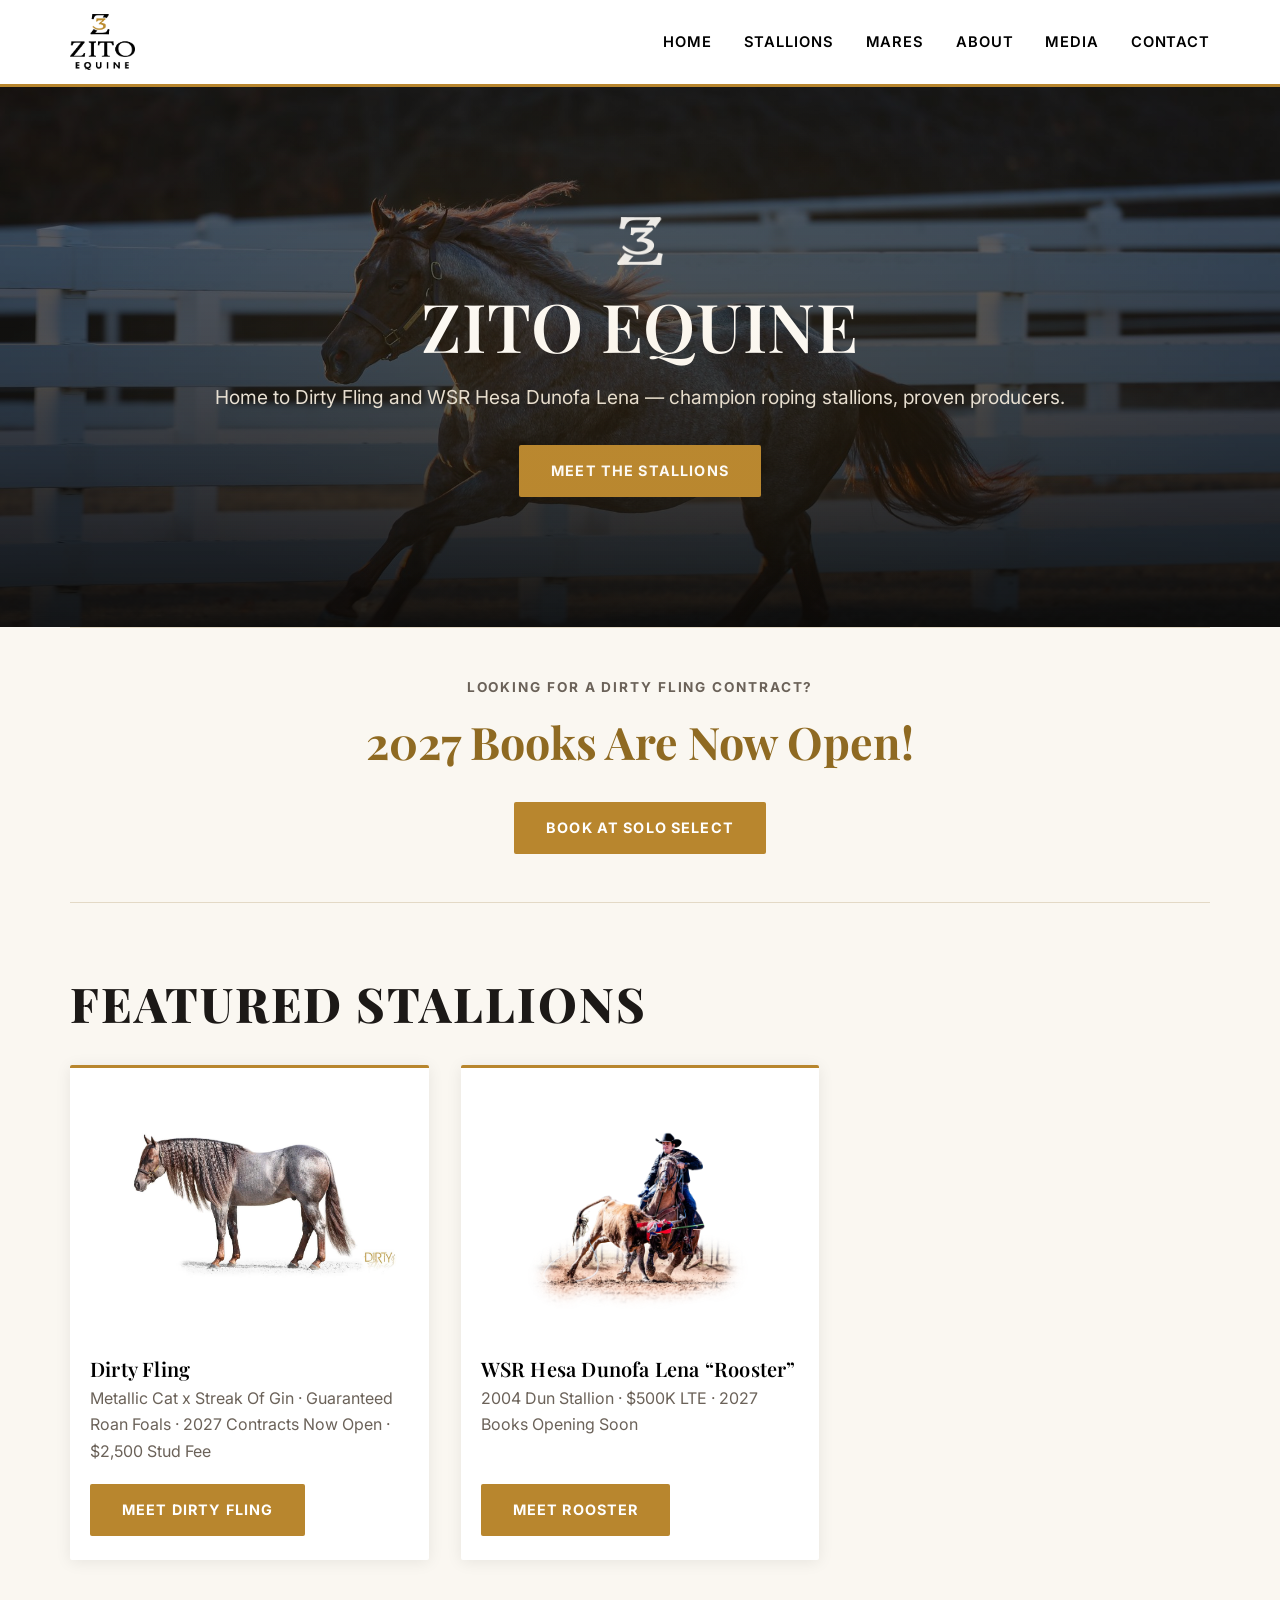
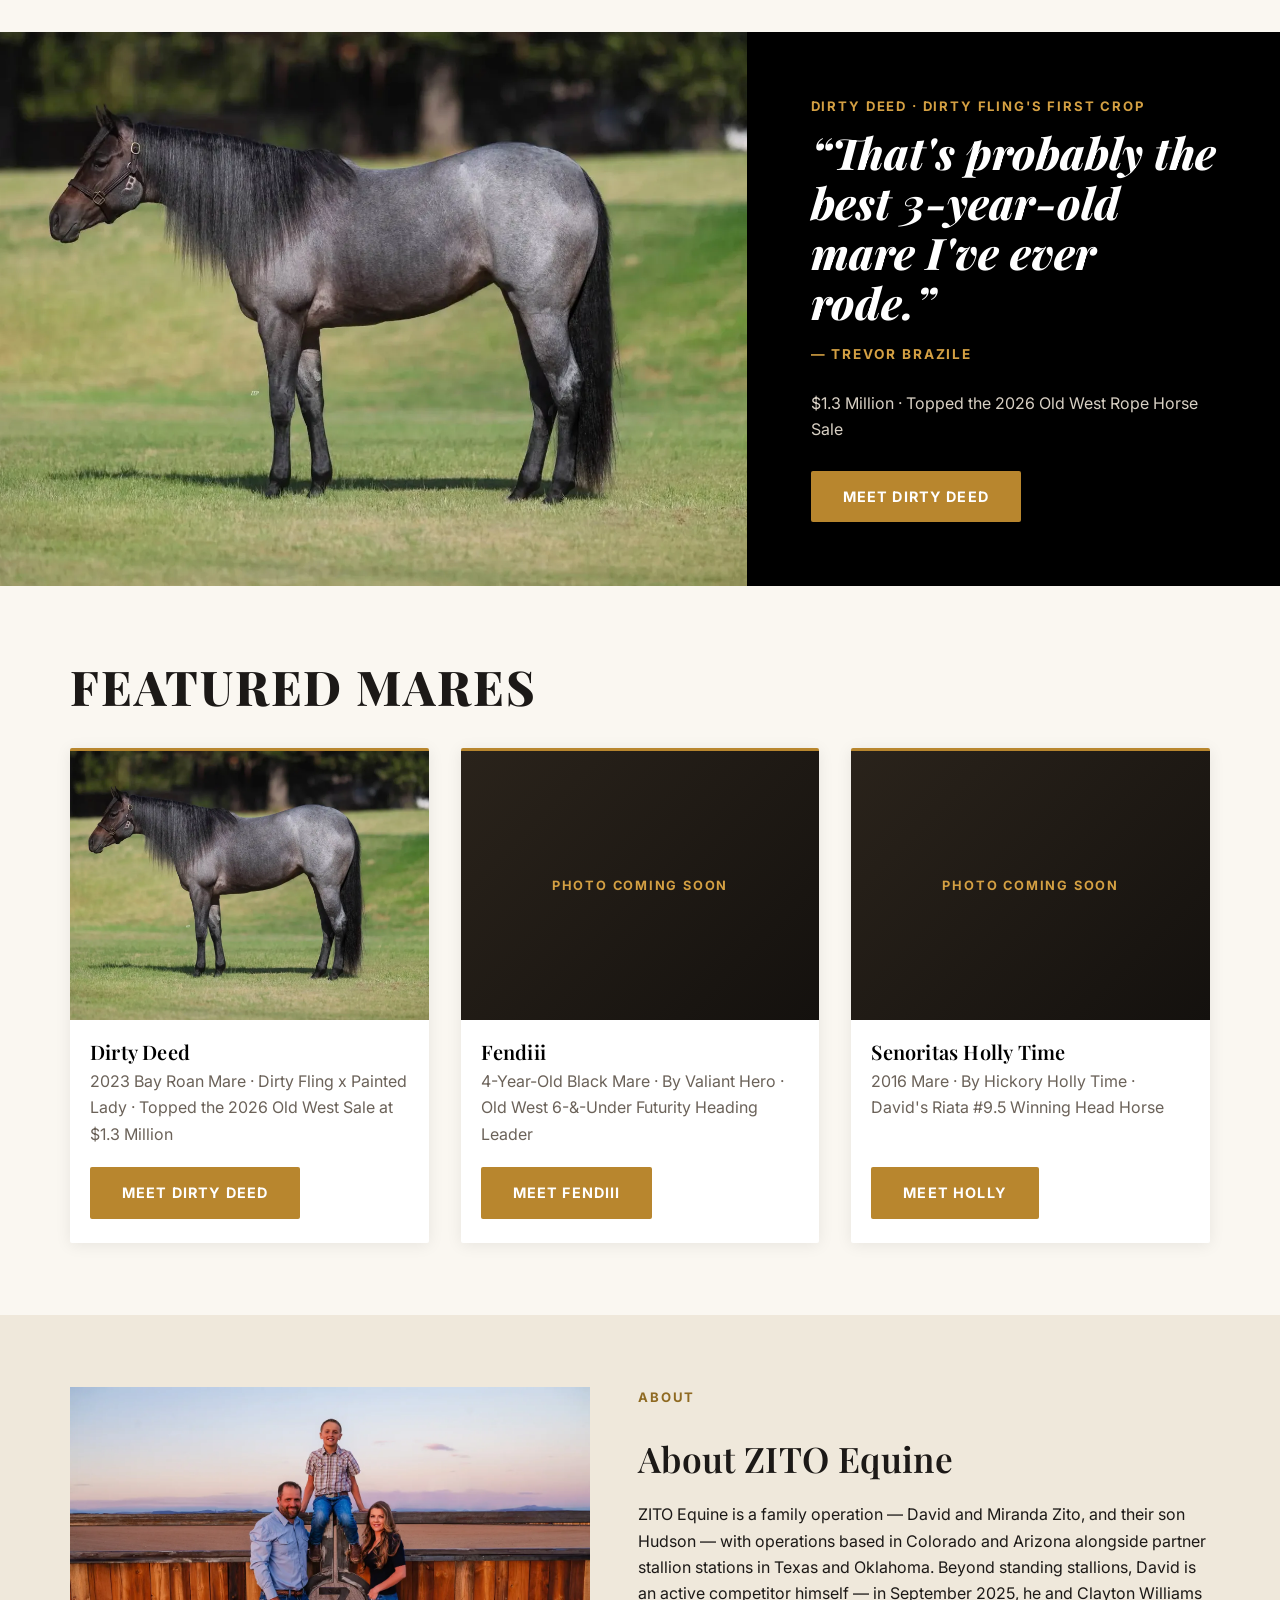
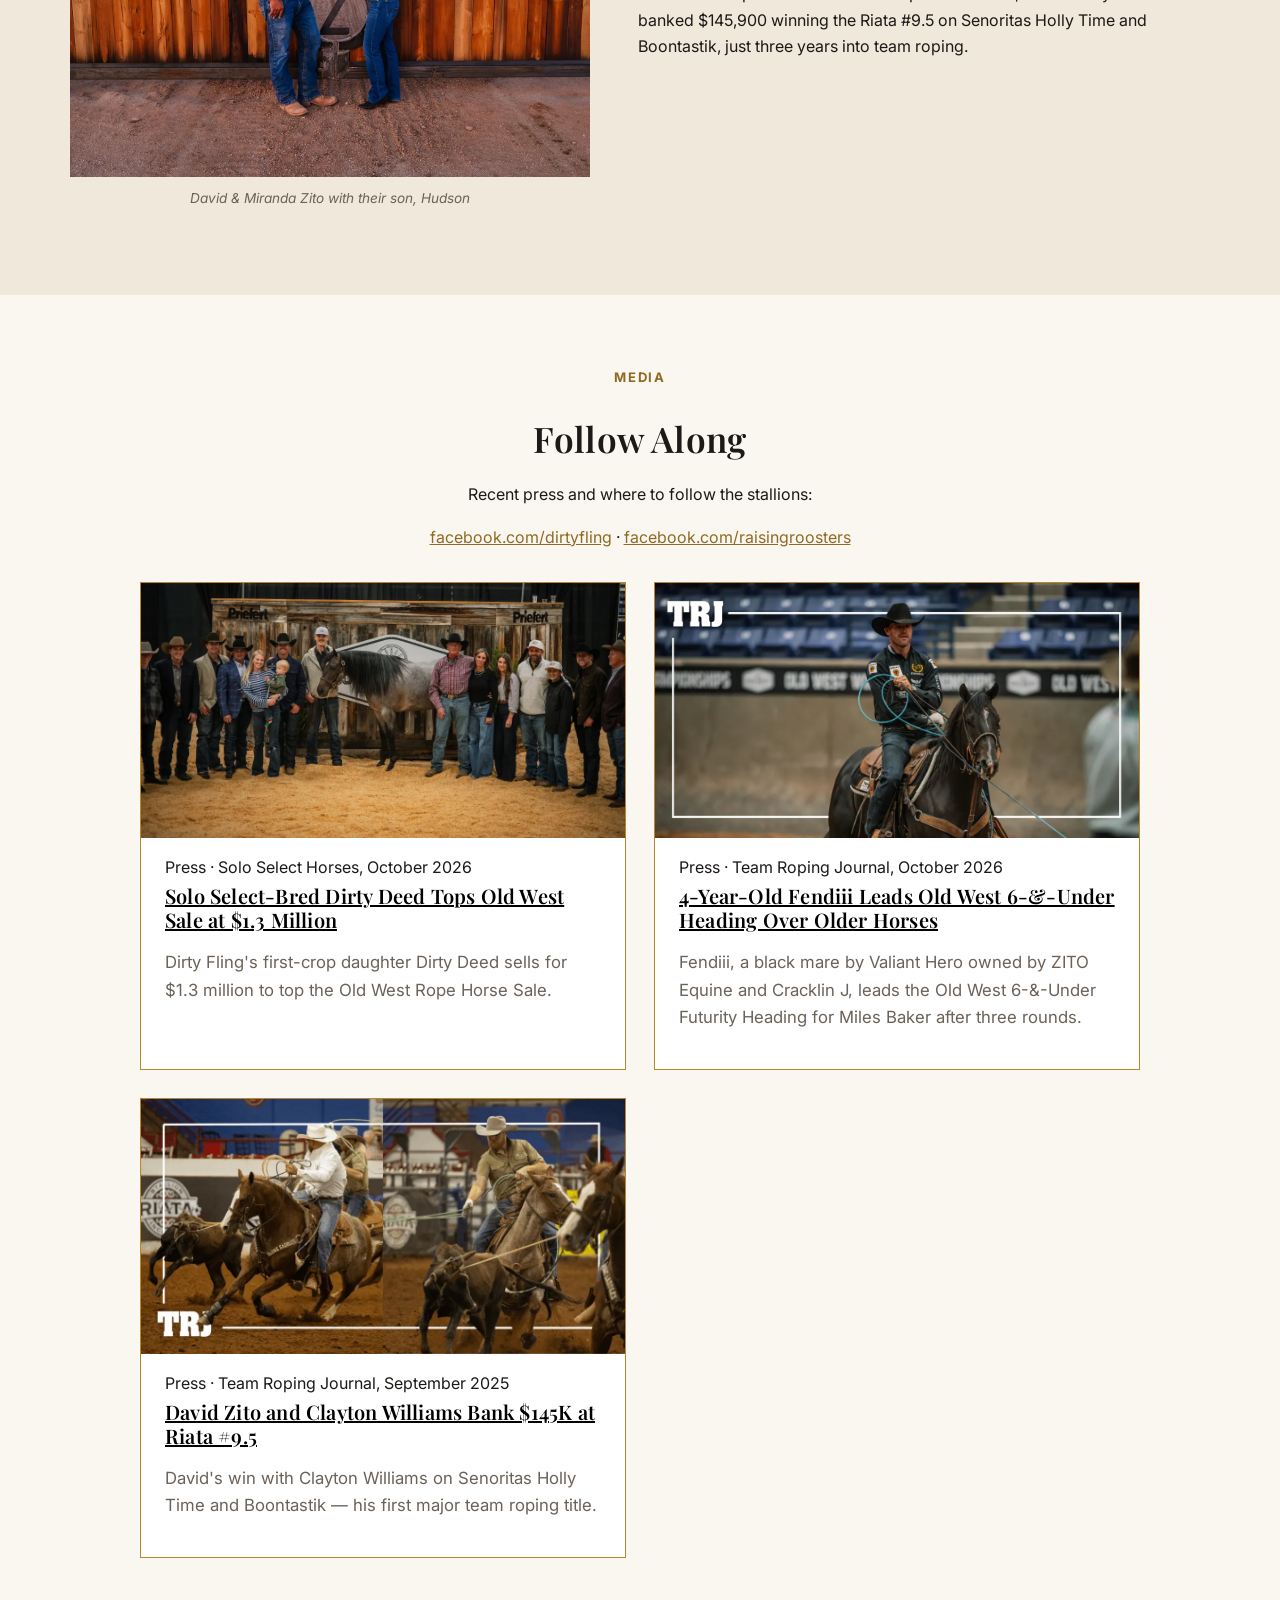
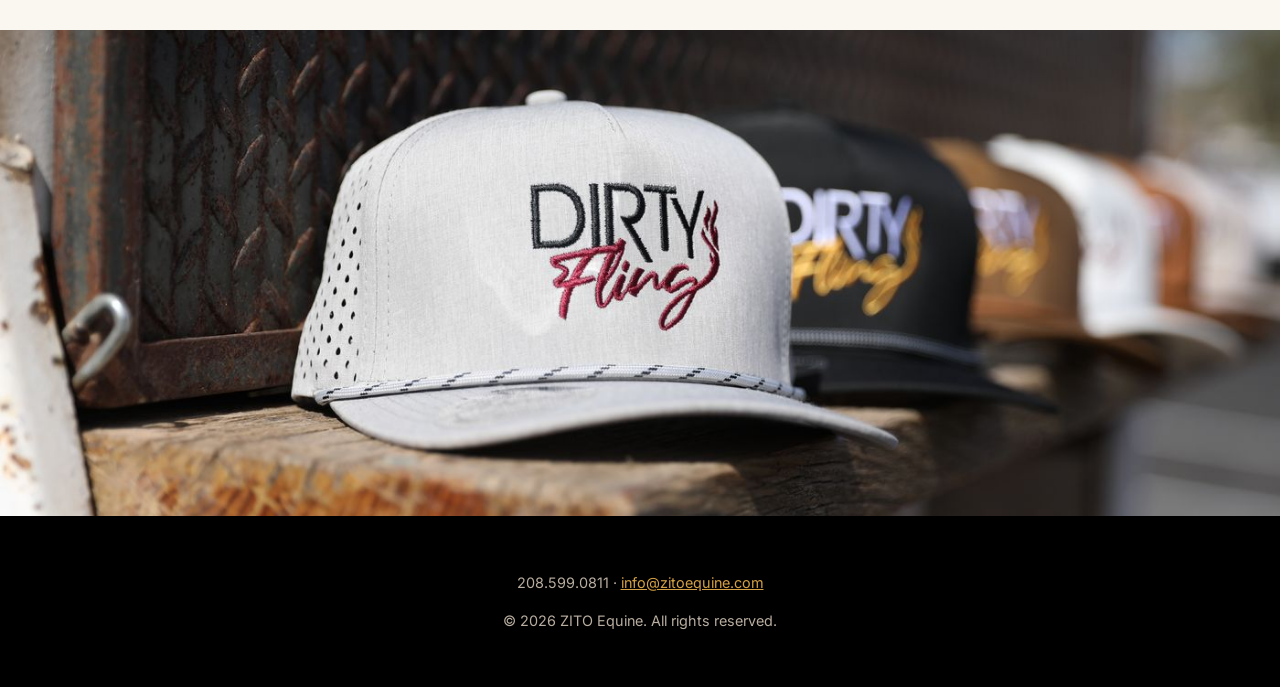
==== index.html @ 5e3b166f "Add Dirty Deed quote hero to homepage; her photo on card and Mares page Co-Authored-By: Claude Opus " ====
<!DOCTYPE html>
<html lang="en">
<head>
  <meta charset="UTF-8">
  <meta name="viewport" content="width=device-width, initial-scale=1.0">
  <title>ZITO Equine | Stallions Standing at Stud</title>
  <meta name="description" content="ZITO Equine — stallions standing at stud. Breeding information, stud fees and inquiries.">
  <link rel="stylesheet" href="/css/style.css">
</head>
<body>
  <header class="site-header">
    <div class="wrap">
      <a href="/" class="logo"><img src="/images/logo-zito-equine.png" alt="ZITO Equine"></a>
      <button class="nav-toggle" aria-label="Menu" aria-expanded="false">&#9776;</button>
      <nav class="site-nav">
        <a href="/">Home</a>
        <a href="/stallions/">Stallions</a>
        <a href="/mares/">Mares</a>
        <a href="/#about">About</a>
        <a href="/#media">Media</a>
        <a href="/contact.html">Contact</a>
      </nav>
    </div>
  </header>
  <main>
    <section class="hero">
      <div class="wrap">
        <img src="/images/z3-mark.png" alt="Z3" class="hero-mark">
        <h1>ZITO EQUINE</h1>
        <p class="tagline">Home to Dirty Fling and WSR Hesa Dunofa Lena &mdash; champion roping stallions, proven producers.</p>
        <a href="/stallions/" class="btn">Meet the Stallions</a>
      </div>
    </section>
    <div class="wrap">
      <div class="announce">
        <p class="announce-lead">Looking for a Dirty Fling contract?</p>
        <p class="announce-big">2027 Books Are Now Open!</p>
        <a href="https://www.soloselecthorses.com/stallions/dirty-fling" target="_blank" rel="noopener" class="btn">Book at Solo Select</a>
      </div>
    </div>
    <section class="section">
      <div class="wrap">
        <h2 class="section-title">Featured Stallions</h2>
        <div class="card-grid">
          <a href="/stallions/dirty-fling.html" class="card">
            <div class="card-img photo-frame"><img src="/images/stallions/dirty-fling.jpg" alt="Dirty Fling"></div>
            <h3>Dirty Fling</h3>
            <p>Metallic Cat x Streak Of Gin &middot; Guaranteed Roan Foals &middot; 2027 Contracts Now Open &middot; $2,500 Stud Fee</p>
            <span class="btn card-btn">Meet Dirty Fling</span>
          </a>
          <a href="/stallions/wsr-hesa-dunofa-lena.html" class="card">
            <div class="card-img photo-frame"><img src="/images/stallions/rooster-heeling.webp" alt="WSR Hesa Dunofa Lena, Rooster"></div>
            <h3>WSR Hesa Dunofa Lena &ldquo;Rooster&rdquo;</h3>
            <p>2004 Dun Stallion &middot; $500K LTE &middot; 2027 Books Opening Soon</p>
            <span class="btn card-btn">Meet Rooster</span>
          </a>
        </div>
      </div>
    </section>
    <section class="quote-hero">
      <div class="quote-hero-img"><img src="/images/mares/dirty-deed.webp" alt="Dirty Deed, 2023 bay roan mare by Dirty Fling, standing in a green pasture" width="1600" height="1067"></div>
      <div class="quote-hero-text">
        <span class="section-label">Dirty Deed &middot; Dirty Fling's First Crop</span>
        <blockquote>
          <p>&ldquo;That's probably the best 3-year-old mare I've ever rode.&rdquo;</p>
          <cite>Trevor Brazile</cite>
        </blockquote>
        <p class="quote-hero-stat">$1.3 Million &middot; Topped the 2026 Old West Rope Horse Sale</p>
        <a href="/mares/#dirty-deed" class="btn">Meet Dirty Deed</a>
      </div>
    </section>
    <section class="section" id="mares">
      <div class="wrap">
        <h2 class="section-title">Featured Mares</h2>
        <div class="card-grid">
          <a href="/mares/#dirty-deed" class="card">
            <div class="card-img photo-fill"><img src="/images/mares/dirty-deed.webp" alt="Dirty Deed" loading="lazy"></div>
            <h3>Dirty Deed</h3>
            <p>2023 Bay Roan Mare &middot; Dirty Fling x Painted Lady &middot; Topped the 2026 Old West Sale at $1.3 Million</p>
            <span class="btn card-btn">Meet Dirty Deed</span>
          </a>
          <a href="/mares/#fendiii" class="card">
            <div class="card-img photo-pending"><span>Photo coming soon</span></div>
            <h3>Fendiii</h3>
            <p>4-Year-Old Black Mare &middot; By Valiant Hero &middot; Old West 6-&amp;-Under Futurity Heading Leader</p>
            <span class="btn card-btn">Meet Fendiii</span>
          </a>
          <a href="/mares/#senoritas-holly-time" class="card">
            <div class="card-img photo-pending"><span>Photo coming soon</span></div>
            <h3>Senoritas Holly Time</h3>
            <p>2016 Mare &middot; By Hickory Holly Time &middot; David's Riata #9.5 Winning Head Horse</p>
            <span class="btn card-btn">Meet Holly</span>
          </a>
        </div>
      </div>
    </section>
    <section class="section section-alt" id="about">
      <div class="wrap split">
        <div>
          <div class="card-img photo-fill"><img src="/images/zito-family.webp" alt="David, Miranda and Hudson Zito"></div>
          <p class="photo-caption">David &amp; Miranda Zito with their son, Hudson</p>
        </div>
        <div>
          <span class="section-label">About</span>
          <h2>About ZITO Equine</h2>
          <p>
            ZITO Equine is a family operation &mdash; David and Miranda Zito, and
            their son Hudson &mdash; with operations based in Colorado and
            Arizona alongside partner stallion stations in Texas and Oklahoma.
            Beyond standing stallions, David is an active competitor himself
            &mdash; in September 2025, he and Clayton Williams banked $145,900
            winning the Riata #9.5 on Senoritas Holly Time and Boontastik, just
            three years into team roping.
          </p>
        </div>
      </div>
    </section>
    <section class="section" id="media">
      <div class="wrap" style="text-align:center;">
        <span class="section-label">Media</span>
        <h2>Follow Along</h2>
        <p>Recent press and where to follow the stallions:</p>
        <p>
          <a href="https://facebook.com/dirtyfling" target="_blank" rel="noopener">facebook.com/dirtyfling</a>
          &middot;
          <a href="https://facebook.com/raisingroosters" target="_blank" rel="noopener">facebook.com/raisingroosters</a>
        </p>
        <div class="press-grid">
          <div class="press-card">
            <a href="https://www.soloselecthorses.com/news/solo-select-bred-dirty-deed-tops-old-west-sale-at-13-million" target="_blank" rel="noopener" class="press-img"><img src="/images/press/dirty-deed-sale-ring.webp" alt="Dirty Deed in the sale ring with her owners and team after topping the Old West Rope Horse Sale" width="1200" height="572" loading="lazy"></a>
            <span class="stat-line">Press &middot; Solo Select Horses, October 2026</span>
            <h3><a href="https://www.soloselecthorses.com/news/solo-select-bred-dirty-deed-tops-old-west-sale-at-13-million" target="_blank" rel="noopener">Solo Select-Bred Dirty Deed Tops Old West Sale at $1.3 Million</a></h3>
            <p class="meta">Dirty Fling's first-crop daughter Dirty Deed sells for $1.3 million to top the Old West Rope Horse Sale.</p>
          </div>
          <div class="press-card">
            <a href="https://teamropingjournal.com/news/fendiii-miles-baker-old-west-futurity-heading/" target="_blank" rel="noopener" class="press-img"><img src="/images/press/fendiii-old-west-trj.webp" alt="Miles Baker riding Fendiii at the Old West World Championships" width="1200" height="630" loading="lazy"></a>
            <span class="stat-line">Press &middot; Team Roping Journal, October 2026</span>
            <h3><a href="https://teamropingjournal.com/news/fendiii-miles-baker-old-west-futurity-heading/" target="_blank" rel="noopener">4-Year-Old Fendiii Leads Old West 6-&amp;-Under Heading Over Older Horses</a></h3>
            <p class="meta">Fendiii, a black mare by Valiant Hero owned by ZITO Equine and Cracklin J, leads the Old West 6-&amp;-Under Futurity Heading for Miles Baker after three rounds.</p>
          </div>
          <div class="press-card">
            <a href="https://teamropingjournal.com/news/david-zito-clayton-williams-bank-145k-riata-9-5-on-senoritas-holly-time-and-boontastik/" target="_blank" rel="noopener" class="press-img"><img src="/images/press/riata-9-5-trj.webp" alt="David Zito and Clayton Williams roping at the Riata #9.5" width="1024" height="538" loading="lazy"></a>
            <span class="stat-line">Press &middot; Team Roping Journal, September 2025</span>
            <h3><a href="https://teamropingjournal.com/news/david-zito-clayton-williams-bank-145k-riata-9-5-on-senoritas-holly-time-and-boontastik/" target="_blank" rel="noopener">David Zito and Clayton Williams Bank $145K at Riata #9.5</a></h3>
            <p class="meta">David's win with Clayton Williams on Senoritas Holly Time and Boontastik &mdash; his first major team roping title.</p>
          </div>
        </div>
      </div>
    </section>
    <div class="photo-band">
      <img src="/images/dirty-fling-caps.jpg" alt="Dirty Fling caps lined up on a weathered wooden ledge" loading="lazy">
    </div>
  </main>
  <footer class="site-footer">
    <div class="wrap">
      <p>208.599.0811 &middot; <a href="mailto:info@zitoequine.com">info@zitoequine.com</a></p>
      <p>&copy; <span id="year"></span> ZITO Equine. All rights reserved.</p>
    </div>
  </footer>
  <script src="/js/main.js"></script>
</body>
</html>
---- css/style.css ----
/* ===== ZITO Equine — design tokens =====
   Pulled from the master logo + TRJ print ads (Rooster / Dirty Fling).
   Gold: sampled from logo files. Black/cream: matches the ad backgrounds. */
@import url("https://fonts.googleapis.com/css2?family=Playfair+Display:ital,wght@0,500;0,600;0,700;0,800;1,500;1,800&family=Alex+Brush&family=Inter:wght@400;500;600;700&display=swap");

:root {
  --color-bg: #faf7f1;        /* warm cream page background */
  --color-bg-alt: #efe8db;    /* deeper cream for alternating sections */
  --color-surface: #ffffff;   /* cards */
  --color-text: #1c1917;      /* near-black body text */
  --color-muted: #6b6259;
  --color-black: #000000;     /* true black, matches logo wordmark */
  --color-gold: #b8862e;      /* primary brand gold, from ZITO master logo */
  --color-gold-light: #d4a043;/* lighter gold, from stallion wordmarks */
  --color-gold-dark: #8f6a22;
  --font-heading: "Playfair Display", Georgia, "Times New Roman", serif;
  --font-script: "Alex Brush", cursive;
  --font-body: "Inter", system-ui, -apple-system, "Segoe UI", sans-serif;
  --wrap: 1180px;
  --radius: 2px;
}

*, *::before, *::after { box-sizing: border-box; }

body {
  margin: 0;
  font-family: var(--font-body);
  color: var(--color-text);
  background: var(--color-bg);
  line-height: 1.65;
}

h1, h2, h3 { font-family: var(--font-heading); font-weight: 600; line-height: 1.2; letter-spacing: .01em; }
h2 { font-size: clamp(1.6rem, 3vw, 2.2rem); margin-bottom: .6em; }
h3 { font-size: 1.25rem; }
img { max-width: 100%; display: block; }
a { color: var(--color-gold-dark); }
a:hover { color: var(--color-gold); }

.wrap { max-width: var(--wrap); margin: 0 auto; padding: 0 20px; }
.wrap.narrow { max-width: 760px; }
.section { padding: 72px 0; }
.section-title {
  font-size: clamp(2rem, 5vw, 3rem);
  font-weight: 800;
  text-transform: uppercase;
  letter-spacing: .04em;
  margin: 0 0 32px;
}
.section-alt { background: var(--color-bg-alt); }

.eyebrow {
  display: block;
  font-family: var(--font-script);
  font-size: 1.6rem;
  color: var(--color-gold-light);
  margin-bottom: -.25em;
}

.divider {
  width: 64px;
  height: 3px;
  background: var(--color-gold);
  border: 0;
  margin: 20px 0;
}
.divider.center { margin: 20px auto; }

.section-label {
  display: block;
  font-size: .82rem;
  font-weight: 700;
  letter-spacing: .14em;
  text-transform: uppercase;
  color: var(--color-gold-dark);
  margin-bottom: 10px;
}

.pill-row { display: flex; flex-wrap: wrap; gap: 10px; margin: 4px 0 18px; }
.pill {
  display: inline-block;
  border: 1px solid var(--color-gold);
  color: var(--color-gold-dark);
  padding: 5px 14px;
  font-size: .74rem;
  font-weight: 700;
  letter-spacing: .1em;
  text-transform: uppercase;
  border-radius: 999px;
}
.stallion-hero .pill-row { justify-content: center; }
.stallion-hero .pill { color: var(--color-gold-light); border-color: var(--color-gold-light); }

/* Fact ticker — quick-scan highlights under a hero */
.ticker {
  background: var(--color-black);
  color: var(--color-gold-light);
  overflow: hidden;
  white-space: nowrap;
  border-top: 1px solid var(--color-gold-dark);
  border-bottom: 1px solid var(--color-gold-dark);
}
.ticker-track {
  display: inline-block;
  padding: 12px 0;
  font-size: .82rem;
  font-weight: 700;
  letter-spacing: .08em;
  text-transform: uppercase;
  animation: ticker 28s linear infinite;
}
.ticker-track span { margin: 0 28px; }
.ticker-track span::after { content: "\2726"; margin-left: 28px; color: var(--color-gold-dark); }
@keyframes ticker {
  from { transform: translateX(0); }
  to { transform: translateX(-50%); }
}
@media (prefers-reduced-motion: reduce) {
  .ticker-track { animation: none; overflow-x: auto; }
}

/* Achievement list — accent bar per line */
.achv-list { list-style: none; margin: 20px 0; padding: 0; }
.achv-list li {
  border-left: 3px solid var(--color-gold);
  padding: 4px 0 4px 16px;
  margin-bottom: 10px;
  font-weight: 600;
}

/* Key facts grid */
.key-facts {
  display: grid;
  grid-template-columns: repeat(auto-fit, minmax(120px, 1fr));
  gap: 20px;
  border-top: 1px solid #e3d9c6;
  border-bottom: 1px solid #e3d9c6;
  padding: 20px 0;
  margin: 24px 0;
}
.key-facts dt {
  font-size: .72rem;
  font-weight: 700;
  letter-spacing: .1em;
  text-transform: uppercase;
  color: var(--color-muted);
  margin-bottom: 4px;
}
.key-facts dd { margin: 0; font-weight: 700; }

/* Snapshot — a fun, tilted photo accent, not a formal card */
/* Quote hero — full-width dark band: big photo + big pull quote */
.quote-hero {
  display: grid;
  grid-template-columns: 1.4fr 1fr;
  background: var(--color-black);
  color: #fff;
}
.quote-hero-img { min-height: 520px; }
.quote-hero-img img { display: block; width: 100%; height: 100%; object-fit: cover; object-position: 40% 50%; }
.quote-hero-text { padding: 64px clamp(24px, 5vw, 72px); align-self: center; }
.quote-hero-text .section-label { color: var(--color-gold-light); }
.quote-hero blockquote { margin: 0 0 24px; }
.quote-hero blockquote p {
  font-family: var(--font-heading);
  font-size: clamp(1.9rem, 3.4vw, 3rem);
  font-weight: 800;
  font-style: italic;
  line-height: 1.15;
  margin: 0;
}
.quote-hero cite {
  display: block;
  margin-top: 16px;
  font-style: normal;
  font-weight: 700;
  letter-spacing: .14em;
  text-transform: uppercase;
  font-size: .85rem;
  color: var(--color-gold-light);
}
.quote-hero cite::before { content: "\2014\00a0"; }
.quote-hero-stat { color: #d8d0c4; margin: 0 0 28px; }
@media (max-width: 768px) {
  .quote-hero { grid-template-columns: 1fr; }
  .quote-hero-img { min-height: 0; aspect-ratio: 3/2; }
  .quote-hero-text { padding: 40px 20px 48px; }
}

/* Photo band — full-width image strip, edge to edge */
.photo-band { height: clamp(240px, 38vw, 520px); overflow: hidden; }
.photo-band img { display: block; width: 100%; height: 100%; object-fit: cover; object-position: center 45%; }

.press-card {
  border: 1px solid var(--color-gold);
  background: var(--color-surface);
  padding: 20px 24px;
  text-align: left;
}
.press-grid {
  display: grid;
  grid-template-columns: repeat(2, 1fr);
  gap: 28px;
  max-width: 1000px;
  margin: 32px auto 0;
}
.press-card .stat-line { display: block; }
.press-img { display: block; margin: -20px -24px 16px; }
.press-img img { display: block; width: 100%; aspect-ratio: 1.9; height: auto; object-fit: cover; }
.press-card h3 { margin: 4px 0; }
.press-card h3 a { color: var(--color-black); }
.press-card h3 a:hover { color: var(--color-gold-dark); }

.photo-caption {
  font-size: .85rem;
  font-style: italic;
  color: var(--color-muted);
  text-align: center;
  margin-top: 10px;
}

/* Announcement bar — single homepage statement under the hero */
.announce {
  text-align: center;
  padding: 48px 0;
  border-top: 1px solid #e3d9c6;
  border-bottom: 1px solid #e3d9c6;
}
.announce p { margin: 0; }
.announce-lead {
  font-size: .85rem;
  font-weight: 700;
  letter-spacing: .14em;
  text-transform: uppercase;
  color: var(--color-muted);
}
.announce .announce-big {
  font-family: var(--font-heading);
  font-size: clamp(1.9rem, 5vw, 2.8rem);
  font-weight: 700;
  color: var(--color-gold-dark);
  margin: 6px 0 24px;
}

/* Header */
.site-header {
  background: var(--color-surface);
  border-bottom: 3px solid var(--color-gold);
  position: sticky;
  top: 0;
  z-index: 20;
}
.site-header .wrap { display: flex; align-items: center; justify-content: space-between; min-height: 84px; }
.logo { display: flex; align-items: center; text-decoration: none; }
.logo img { height: 56px; width: auto; }
.site-nav { display: flex; align-items: center; }
.site-nav a {
  color: var(--color-black);
  text-decoration: none;
  margin-left: 32px;
  font-weight: 600;
  font-size: .92rem;
  letter-spacing: .06em;
  text-transform: uppercase;
}
.site-nav a:hover { color: var(--color-gold); }
.nav-toggle { display: none; background: none; border: 0; color: var(--color-black); font-size: 1.8rem; cursor: pointer; line-height: 1; }

/* Hero */
.hero {
  background:
    linear-gradient(180deg, rgba(10,9,8,.55) 0%, rgba(10,9,8,.7) 55%, rgba(10,9,8,.92) 100%),
    url("/images/hero-dirty-fling.jpg") center 30%/cover no-repeat;
  color: #fff;
  padding: 130px 0;
  text-align: center;
  position: relative;
}
.hero::after {
  content: "";
  position: absolute;
  inset: 0;
  background: radial-gradient(ellipse at center, rgba(212,160,67,.10), transparent 70%);
  pointer-events: none;
}
.hero .wrap { position: relative; }
.hero .eyebrow { color: var(--color-gold-light); }
.hero-mark { height: 48px; width: auto; margin: 0 auto 20px; filter: brightness(0) invert(1); opacity: .92; }
.hero h1 {
  font-size: clamp(2.4rem, 6vw, 4.2rem);
  margin: 8px 0 16px;
  color: #fff;
}
.tagline { font-size: 1.2rem; margin: 0 0 32px; color: #e8e2d8; }

/* Buttons */
.btn {
  display: inline-block;
  background: var(--color-gold);
  color: #fff;
  padding: 14px 32px;
  border-radius: var(--radius);
  text-decoration: none;
  border: 0;
  font-size: .9rem;
  font-weight: 700;
  letter-spacing: .08em;
  text-transform: uppercase;
  cursor: pointer;
  transition: background .15s ease;
}
.btn:hover { background: var(--color-gold-dark); color: #fff; }
.btn-outline {
  display: inline-block;
  background: transparent;
  color: #fff;
  padding: 13px 32px;
  border: 1px solid var(--color-gold-light);
  border-radius: var(--radius);
  text-decoration: none;
  font-size: .9rem;
  font-weight: 700;
  letter-spacing: .08em;
  text-transform: uppercase;
}
.btn-outline:hover { border-color: #fff; color: #fff; }
.card-cta { text-align: center; margin: 32px 0 0; }
.stallion-hero .btn { margin-top: 8px; }

/* Cards */
.card-grid { display: grid; gap: 32px; grid-template-columns: repeat(auto-fill, minmax(280px, 1fr)); }
.card {
  background: var(--color-surface);
  border-radius: var(--radius);
  overflow: hidden;
  text-decoration: none;
  color: inherit;
  box-shadow: 0 2px 16px rgba(0,0,0,.08);
  border-top: 3px solid var(--color-gold);
  transition: transform .15s ease, box-shadow .15s ease;
}
.card:hover { transform: translateY(-3px); box-shadow: 0 8px 24px rgba(0,0,0,.12); }
.card h3 { padding: 20px 20px 0; margin: 0 0 4px; color: var(--color-black); }
.card p { padding: 0 20px 20px; margin: 0; color: var(--color-muted); }
.card:has(.card-btn) { display: flex; flex-direction: column; }
.card:has(.card-btn) > * { flex-shrink: 0; }
.card-btn { align-self: flex-start; margin: auto 20px 24px; }
.card:hover .card-btn { background: var(--color-gold-dark); }
.card-img.photo-pending { display: flex; align-items: center; justify-content: center; }
.card-img.photo-pending span { color: var(--color-gold-light); font-size: .8rem; font-weight: 700; letter-spacing: .14em; text-transform: uppercase; }
.card-img { aspect-ratio: 4/3; min-height: 0; overflow: hidden; background: linear-gradient(135deg, #2a231b, #14110e); }
.card-img.photo-frame,
.stallion-photo.photo-frame {
  background: #fff;
  display: flex;
  align-items: center;
  justify-content: center;
  padding: 24px;
}
.card-img.photo-frame img,
.stallion-photo.photo-frame img { width: 100%; height: 100%; object-fit: contain; }
.card-img.photo-fill { background: none; padding: 0; }
.card-img.photo-fill img { width: 100%; height: 100%; object-fit: cover; }

/* Stat box — echoes the boxed stats in the print ads */
.stat-box {
  border: 1px solid var(--color-gold);
  padding: 20px 24px;
  background: var(--color-surface);
  margin: 24px 0;
}
.stat-box .stat-line { display: block; font-weight: 600; }
.stat-box .stat-big {
  display: block;
  font-family: var(--font-heading);
  font-size: 1.8rem;
  font-weight: 700;
  color: var(--color-gold-dark);
  margin: 2px 0;
}

/* Stallion hero — dark banner carrying the stallion's own wordmark, echoes the print ads */
.stallion-hero {
  background: linear-gradient(160deg, #0c0b0a 0%, #1c1815 60%, #262019 100%);
  padding: 56px 0;
  text-align: center;
}
.stallion-hero img { max-height: 130px; width: auto; margin: 0 auto; }
.stallion-hero .eyebrow { color: var(--color-gold-light); margin-bottom: 8px; }
.stallion-hero p { color: #e8e2d8; margin: 16px 0 0; font-size: 1.05rem; }

/* Generic two-column split — reused by the About section on the homepage */
.split { display: grid; gap: 48px; grid-template-columns: 1fr 1.1fr; align-items: start; }

/* Stallion page */
.stallion { display: grid; gap: 48px; grid-template-columns: 1fr 1.1fr; align-items: start; }
.stallion-photo.card-img { aspect-ratio: 3/4; }
.stallion-photo.card-img.photo-frame { aspect-ratio: 4/3; }
.stallion-wordmark { max-width: 260px; margin-bottom: 8px; }
.meta { color: var(--color-muted); font-size: 1.05rem; }
.pull-quote {
  margin: 24px 0;
  padding: 4px 0 4px 20px;
  border-left: 3px solid var(--color-gold);
  font-family: var(--font-heading);
  font-size: 1.3rem;
  font-style: italic;
}
.pull-quote cite { display: block; margin-top: 8px; font-family: inherit; font-size: .9rem; font-style: normal; font-weight: 700; color: var(--color-muted); }
.standing-at {
  font-family: var(--font-script);
  font-size: 1.3rem;
  color: var(--color-gold-dark);
  display: block;
  margin-top: 24px;
}

/* Forms */
.form label { display: block; margin-bottom: 18px; font-weight: 600; }
.form input, .form textarea {
  display: block;
  width: 100%;
  margin-top: 6px;
  padding: 12px;
  border: 1px solid #d8d0c2;
  border-radius: var(--radius);
  font: inherit;
  background: var(--color-surface);
}
.form input:focus, .form textarea:focus { outline: 2px solid var(--color-gold-light); border-color: var(--color-gold); }

/* Footer */
.site-footer { background: var(--color-black); color: #a99; color: #b8ada0; padding: 40px 0; text-align: center; font-size: .9rem; }
.site-footer a { color: var(--color-gold-light); }

/* Mobile */
@media (max-width: 768px) {
  .nav-toggle { display: block; }
  .site-nav {
    display: none;
    position: absolute;
    top: 84px;
    left: 0;
    right: 0;
    background: var(--color-surface);
    border-bottom: 3px solid var(--color-gold);
    padding: 8px 20px 20px;
  }
  .site-nav.open { display: block; }
  .site-nav a { display: block; margin: 14px 0; }
  .stallion, .split, .press-grid { grid-template-columns: 1fr; }
  .hero { padding: 90px 0; }
}
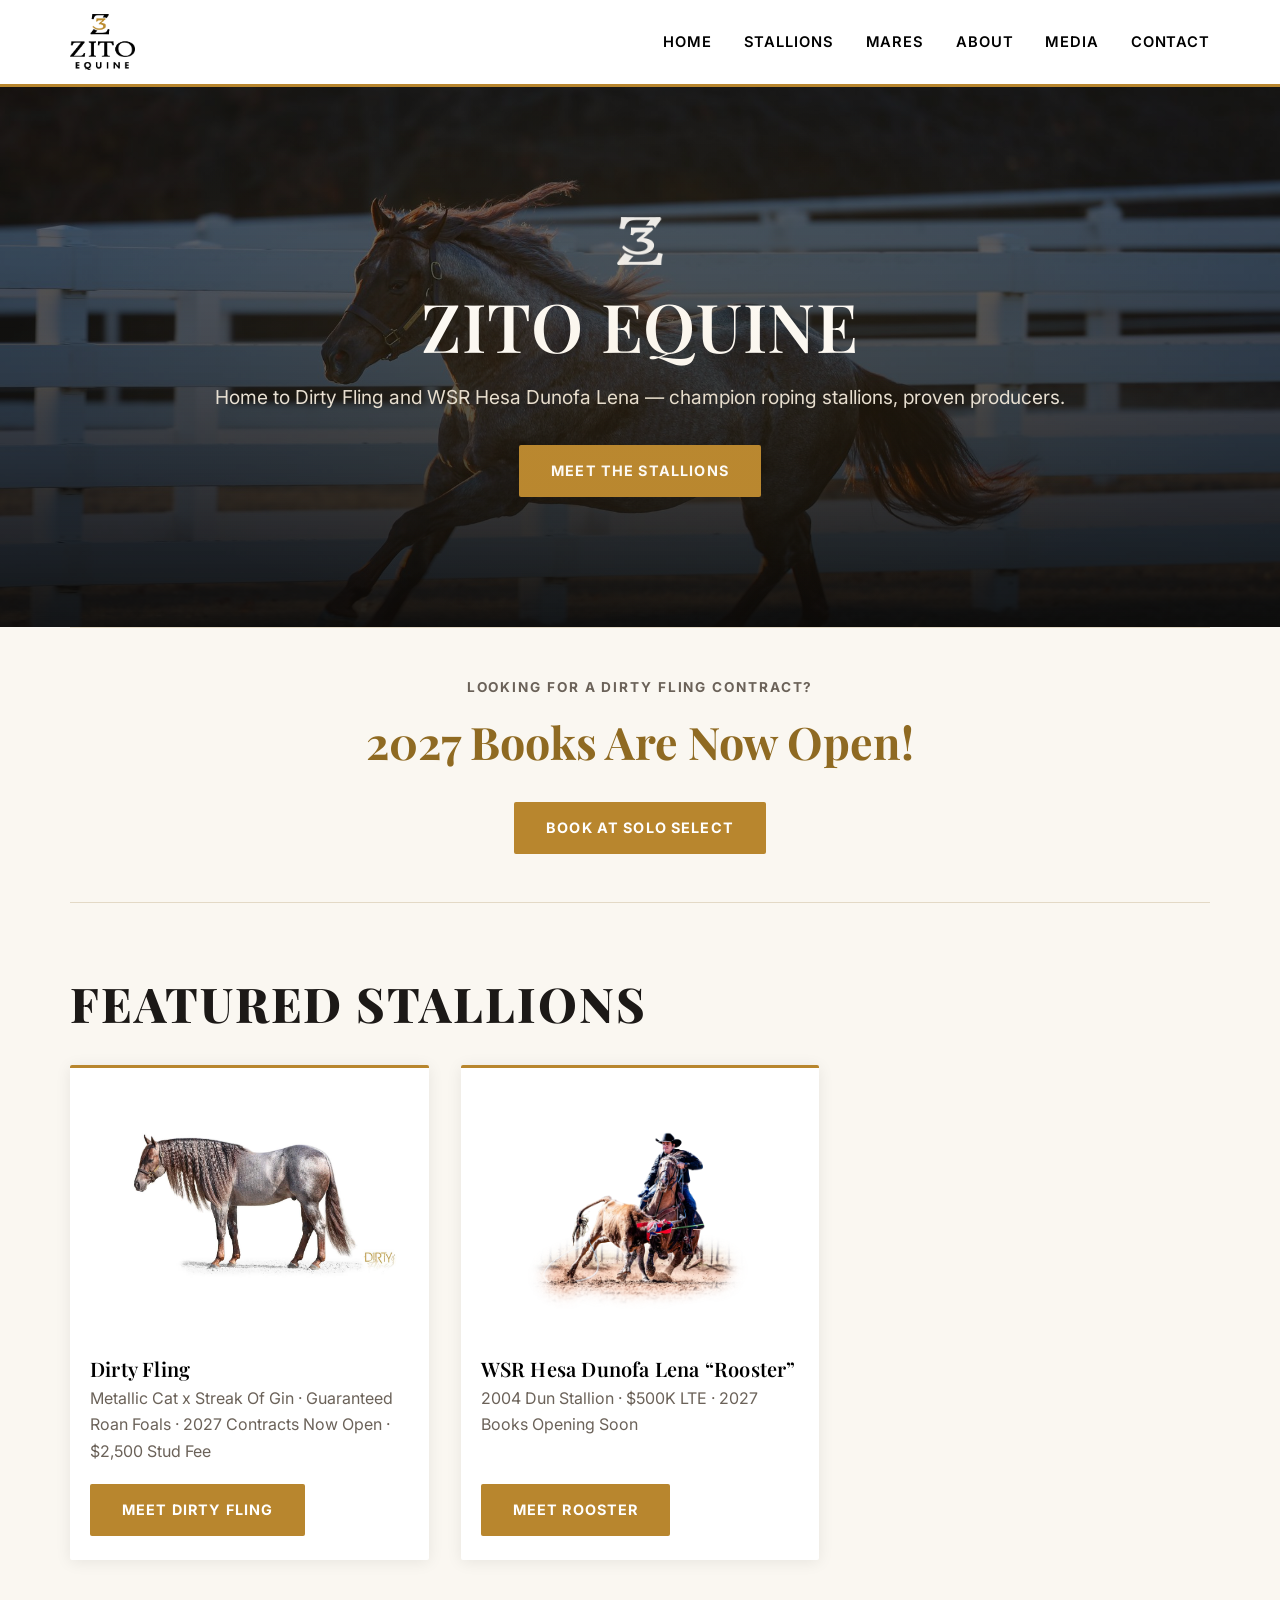
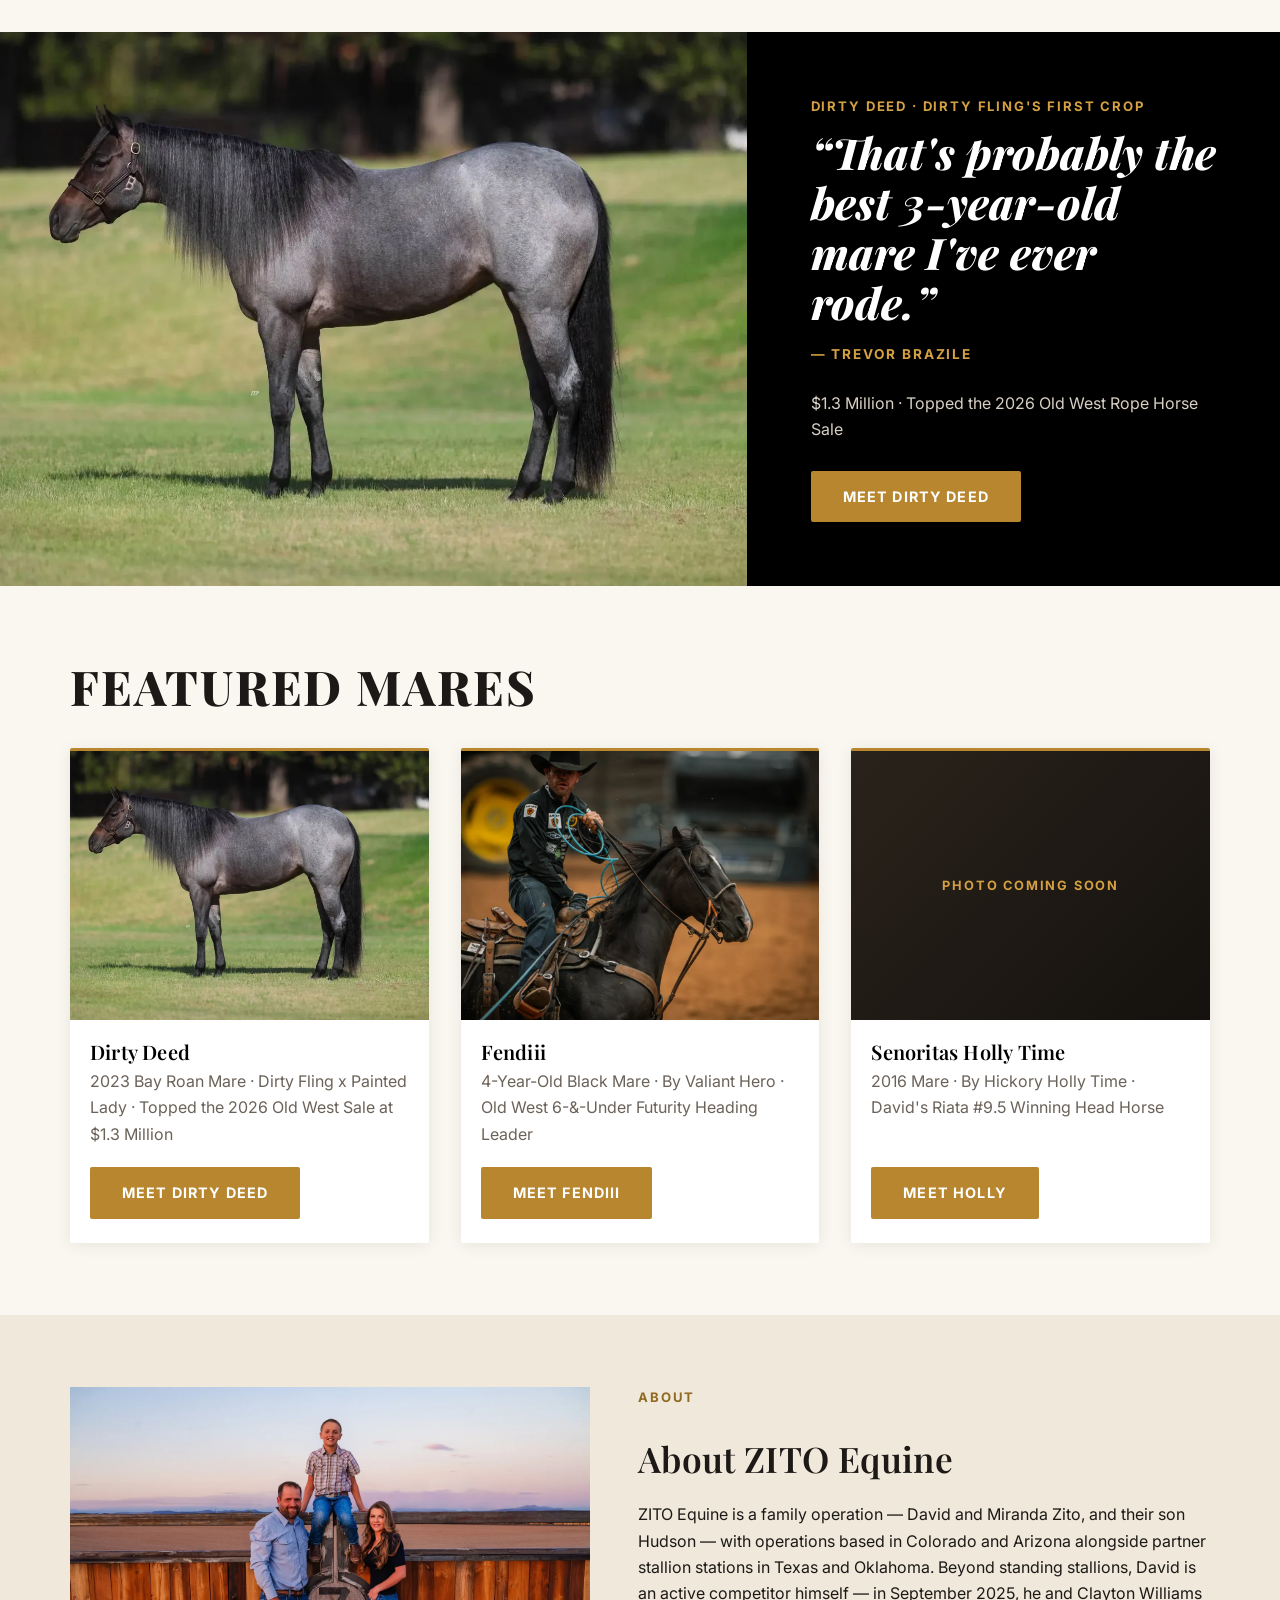
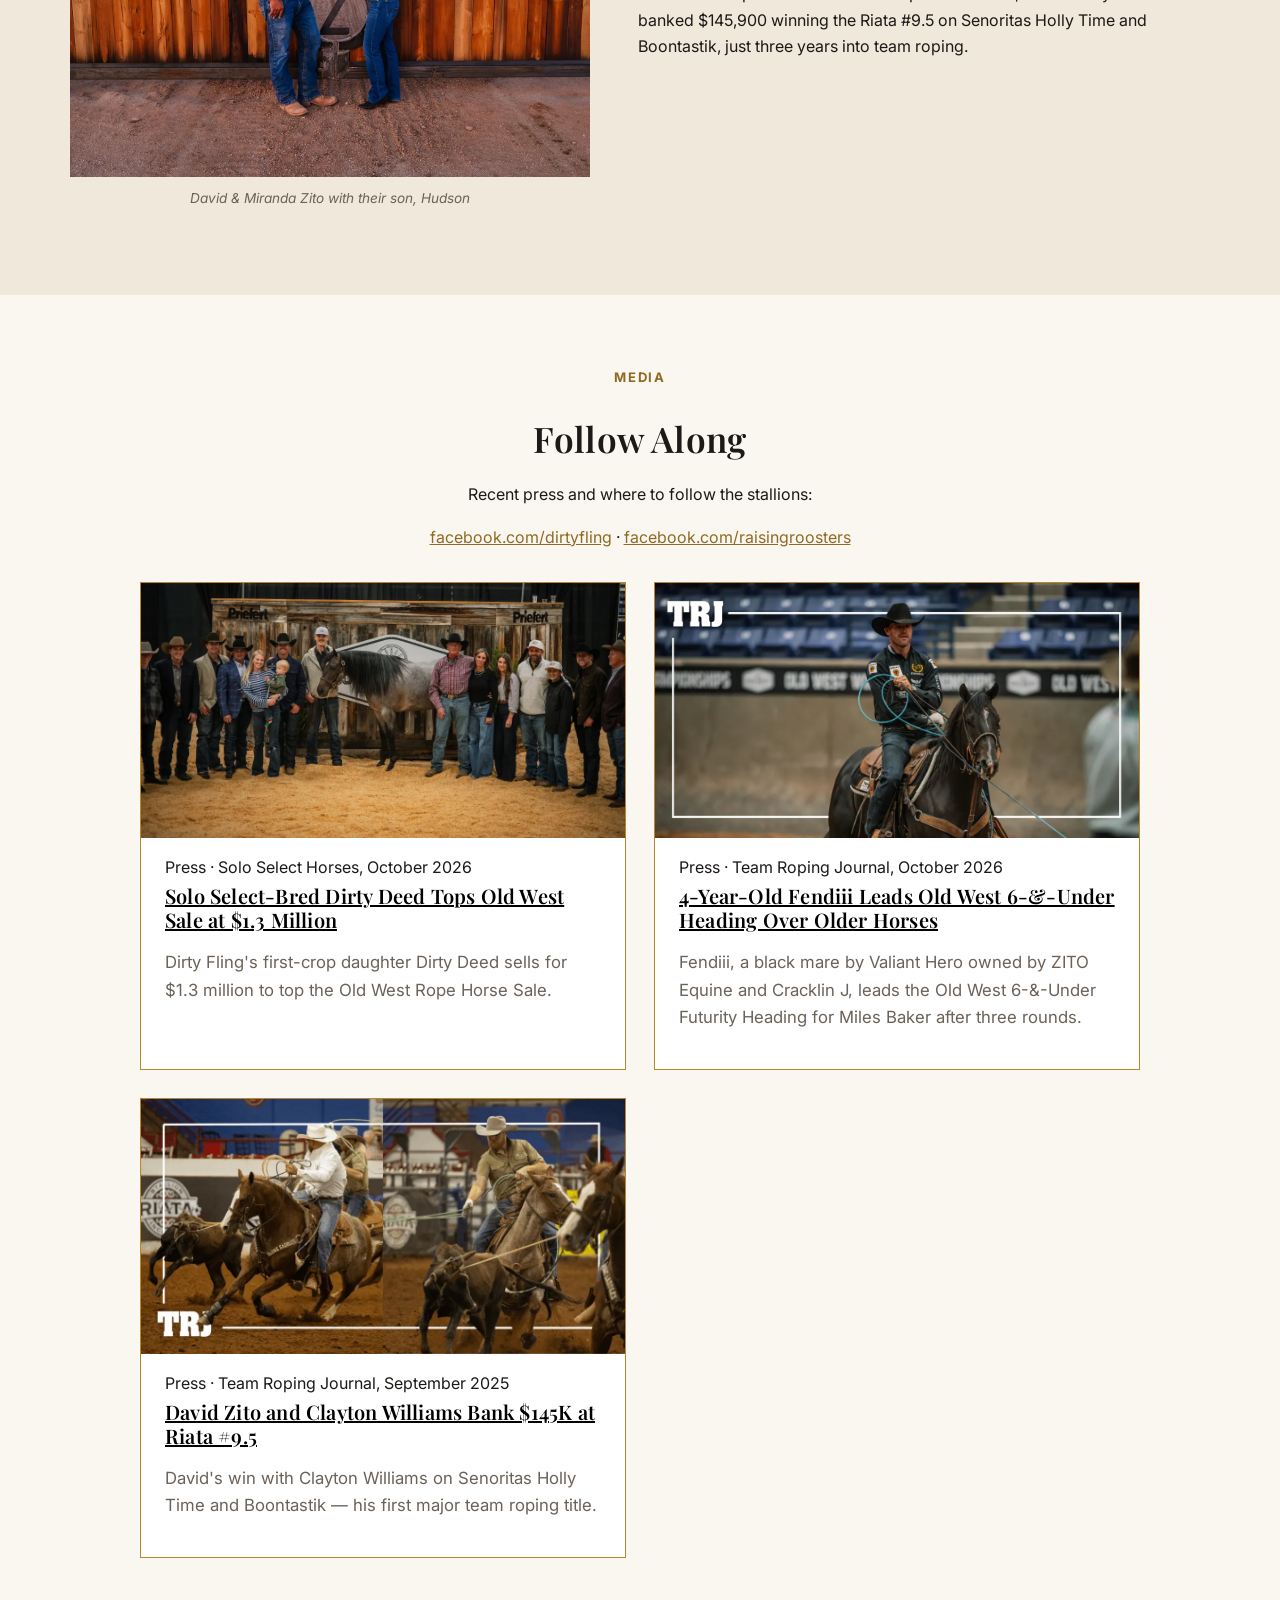
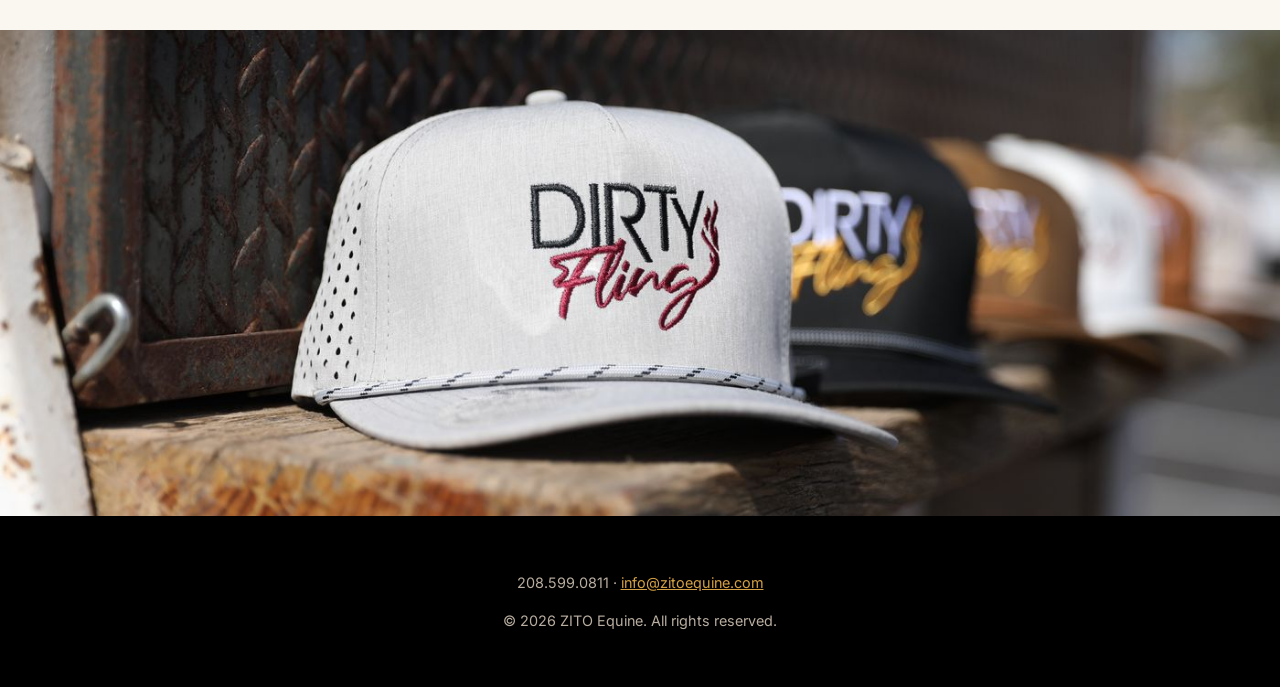
==== commit fb13527d: "Add Fendiii photos to homepage card and Mares page Co-Authored-By: Claude Opus 5.5 <noreply@anthropi" ====
--- a/index.html
+++ b/index.html
@@ -80,7 +80,7 @@
             <span class="btn card-btn">Meet Dirty Deed</span>
           </a>
           <a href="/mares/#fendiii" class="card">
-            <div class="card-img photo-pending"><span>Photo coming soon</span></div>
+            <div class="card-img photo-fill"><img src="/images/mares/fendiii-closeup.webp" alt="Fendiii, black mare, with Miles Baker at the Old West World Championships" loading="lazy"></div>
             <h3>Fendiii</h3>
             <p>4-Year-Old Black Mare &middot; By Valiant Hero &middot; Old West 6-&amp;-Under Futurity Heading Leader</p>
             <span class="btn card-btn">Meet Fendiii</span>
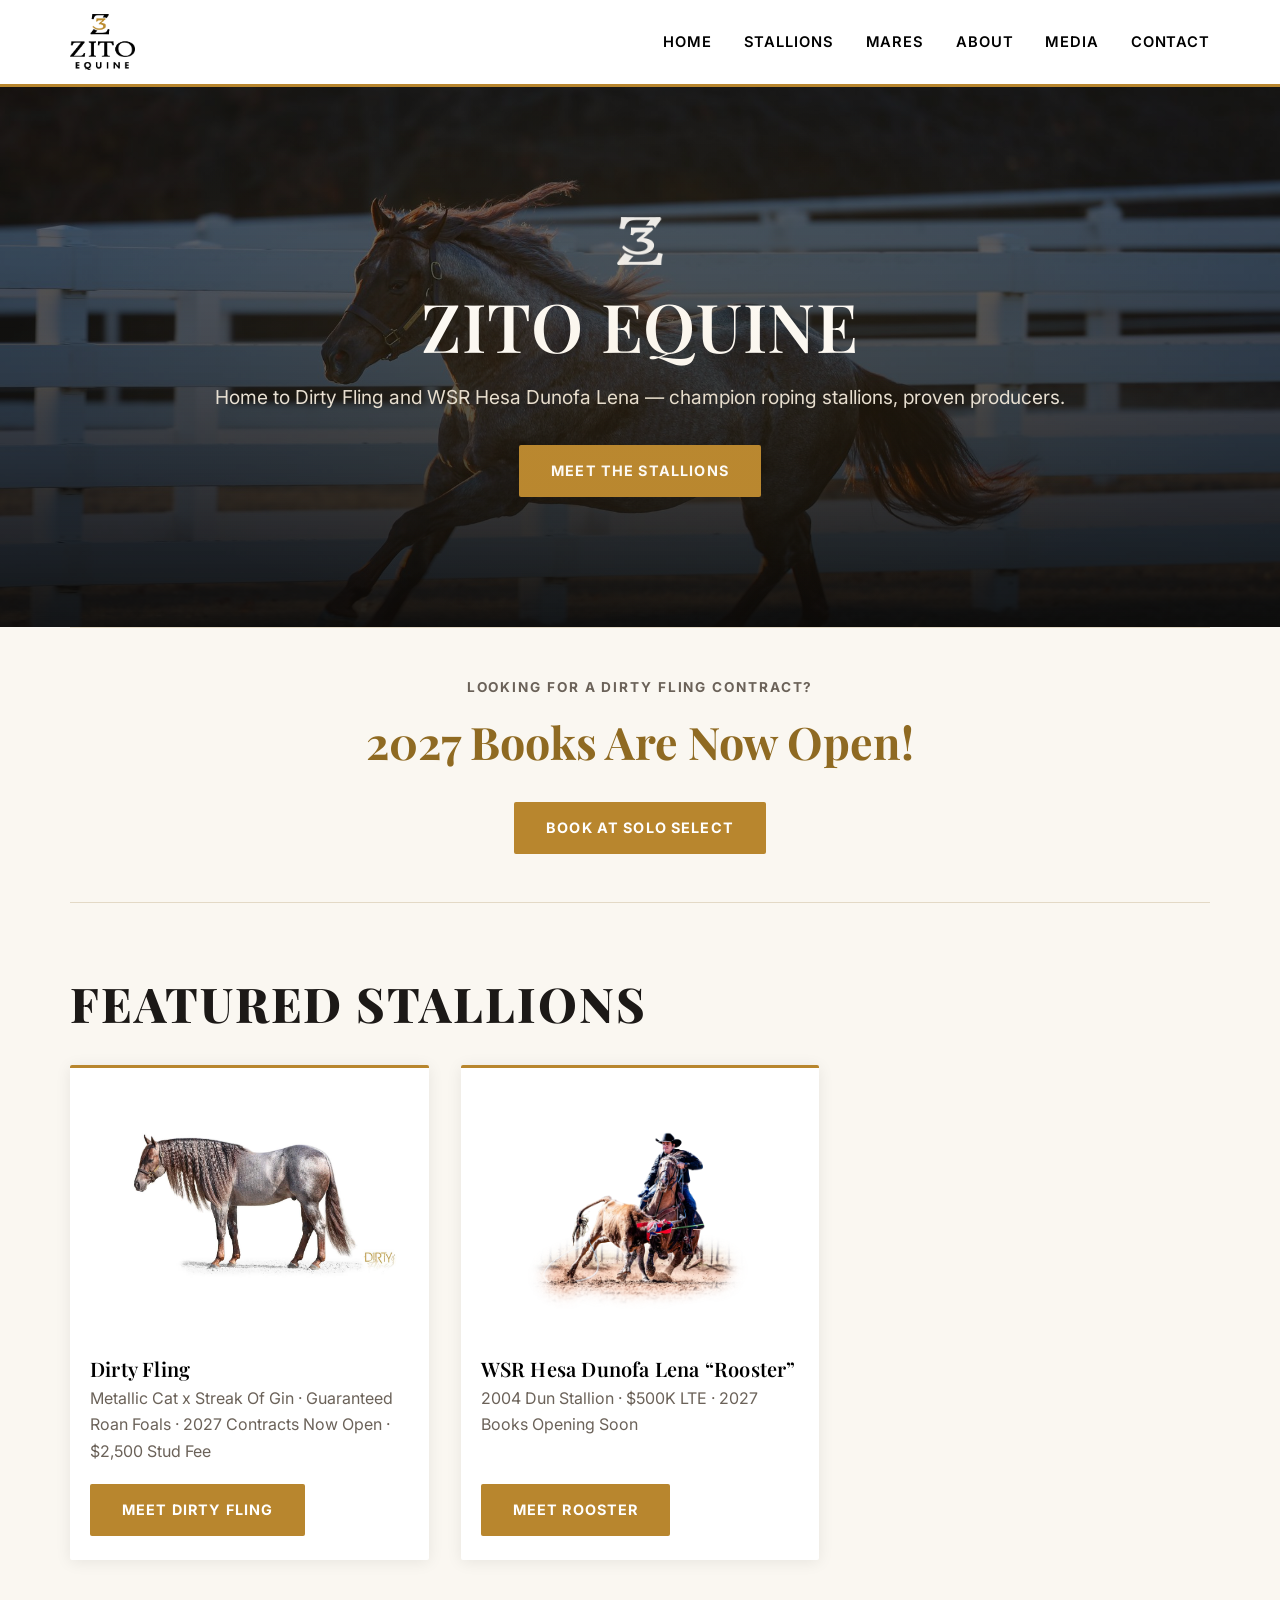
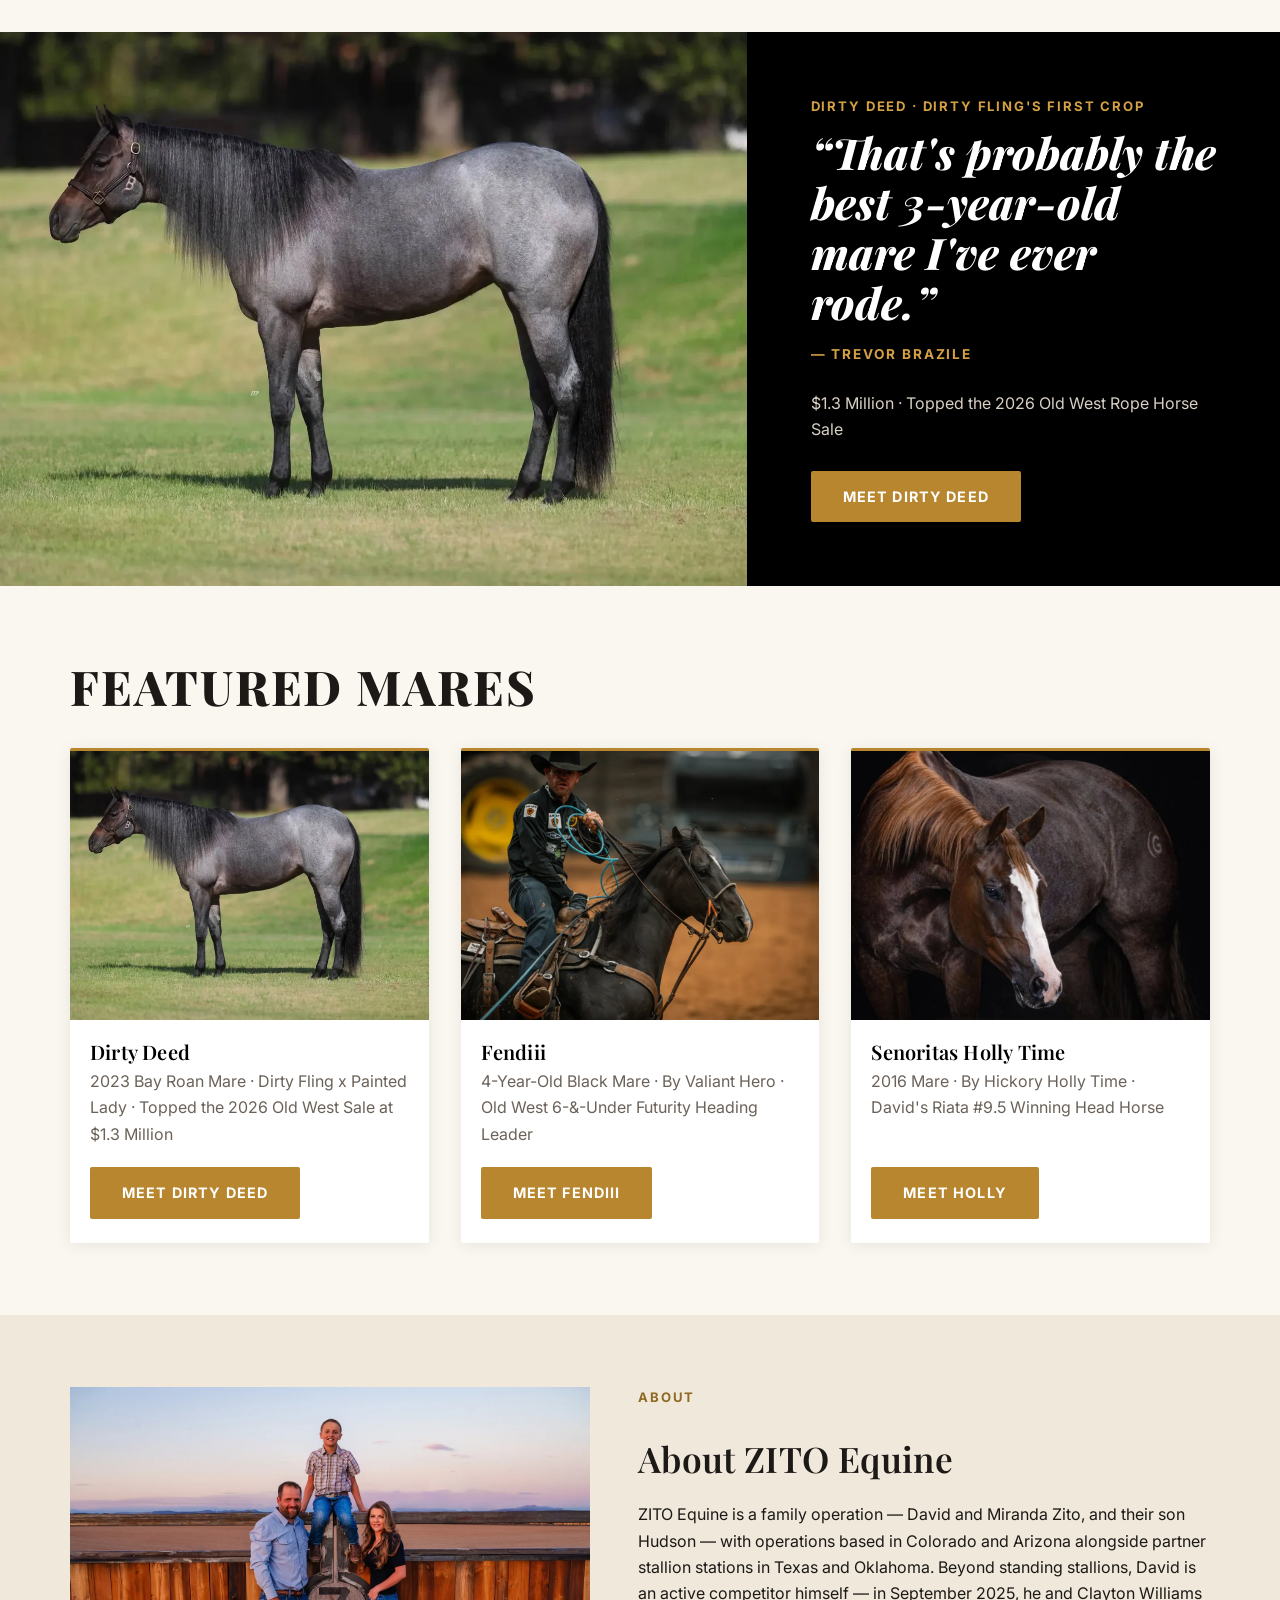
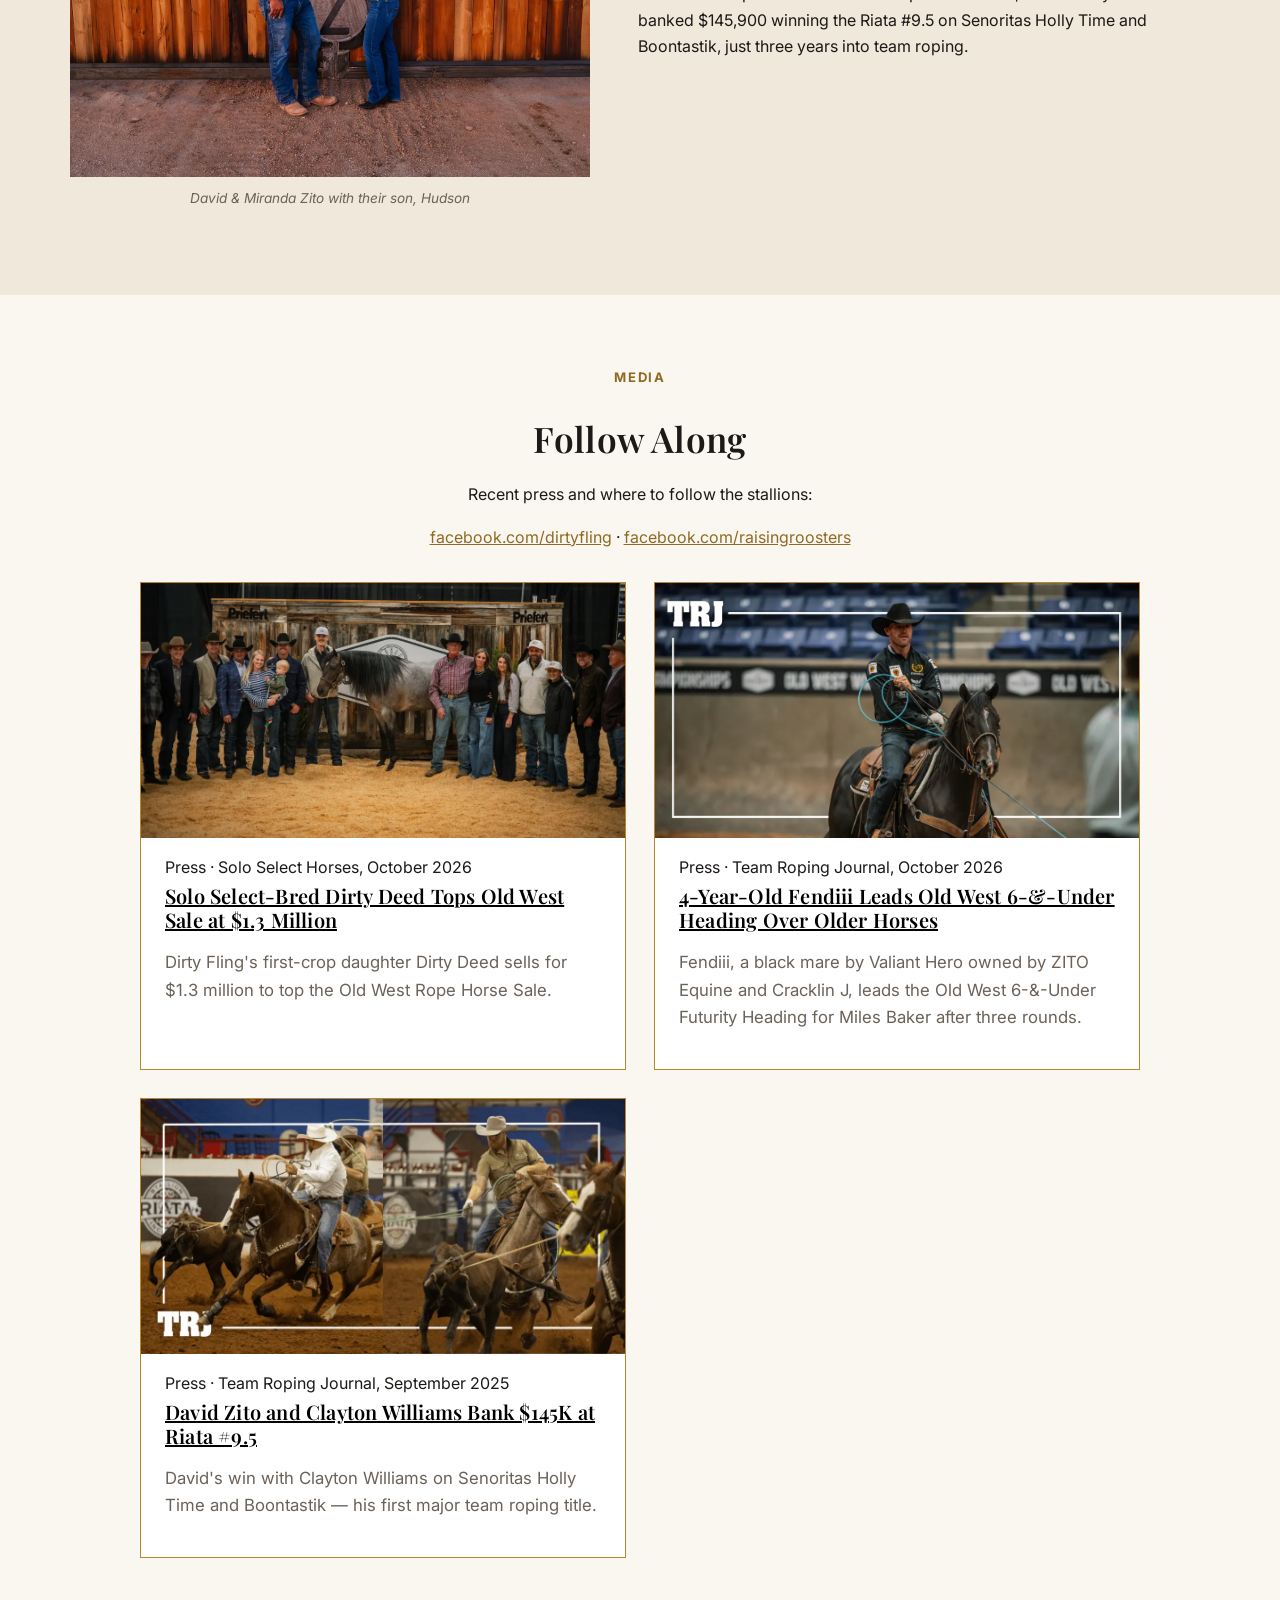
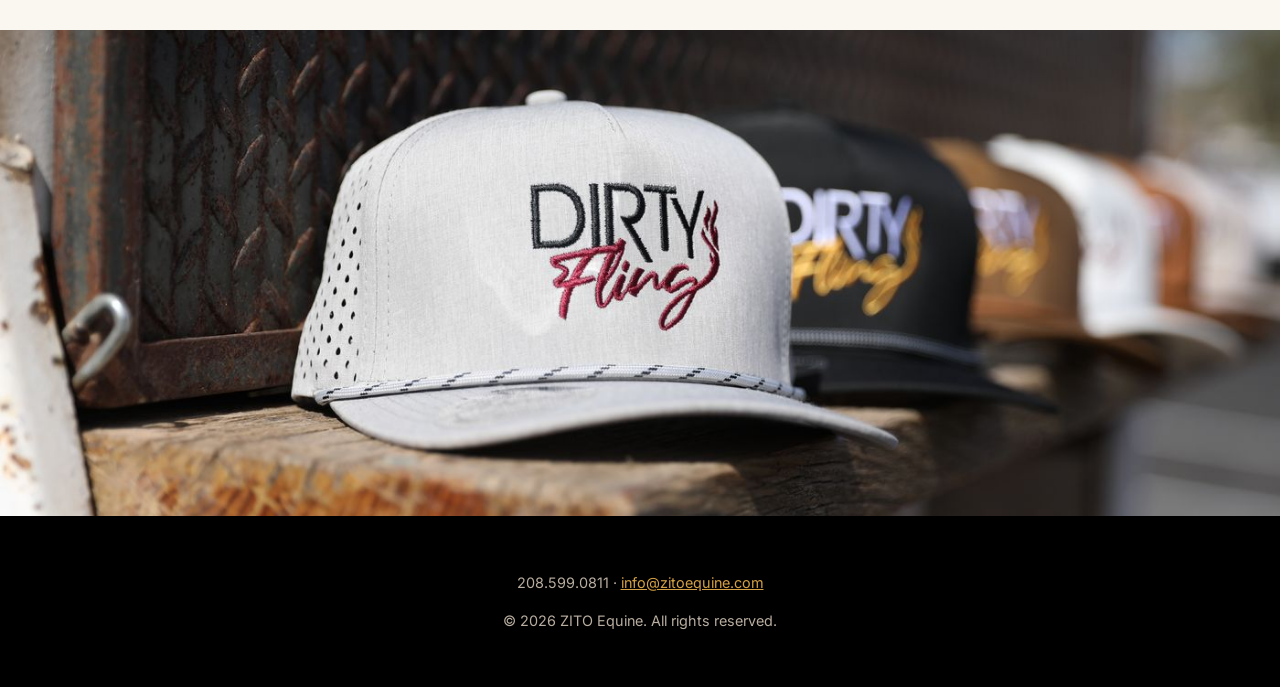
==== commit e177ad1f: "Add Senoritas Holly Time photo to homepage card and Mares page Co-Authored-By: Claude Opus 5.5 <nore" ====
--- a/index.html
+++ b/index.html
@@ -86,7 +86,7 @@
             <span class="btn card-btn">Meet Fendiii</span>
           </a>
           <a href="/mares/#senoritas-holly-time" class="card">
-            <div class="card-img photo-pending"><span>Photo coming soon</span></div>
+            <div class="card-img photo-fill"><img src="/images/mares/senoritas-holly-time.webp" alt="Senoritas Holly Time" loading="lazy"></div>
             <h3>Senoritas Holly Time</h3>
             <p>2016 Mare &middot; By Hickory Holly Time &middot; David's Riata #9.5 Winning Head Horse</p>
             <span class="btn card-btn">Meet Holly</span>
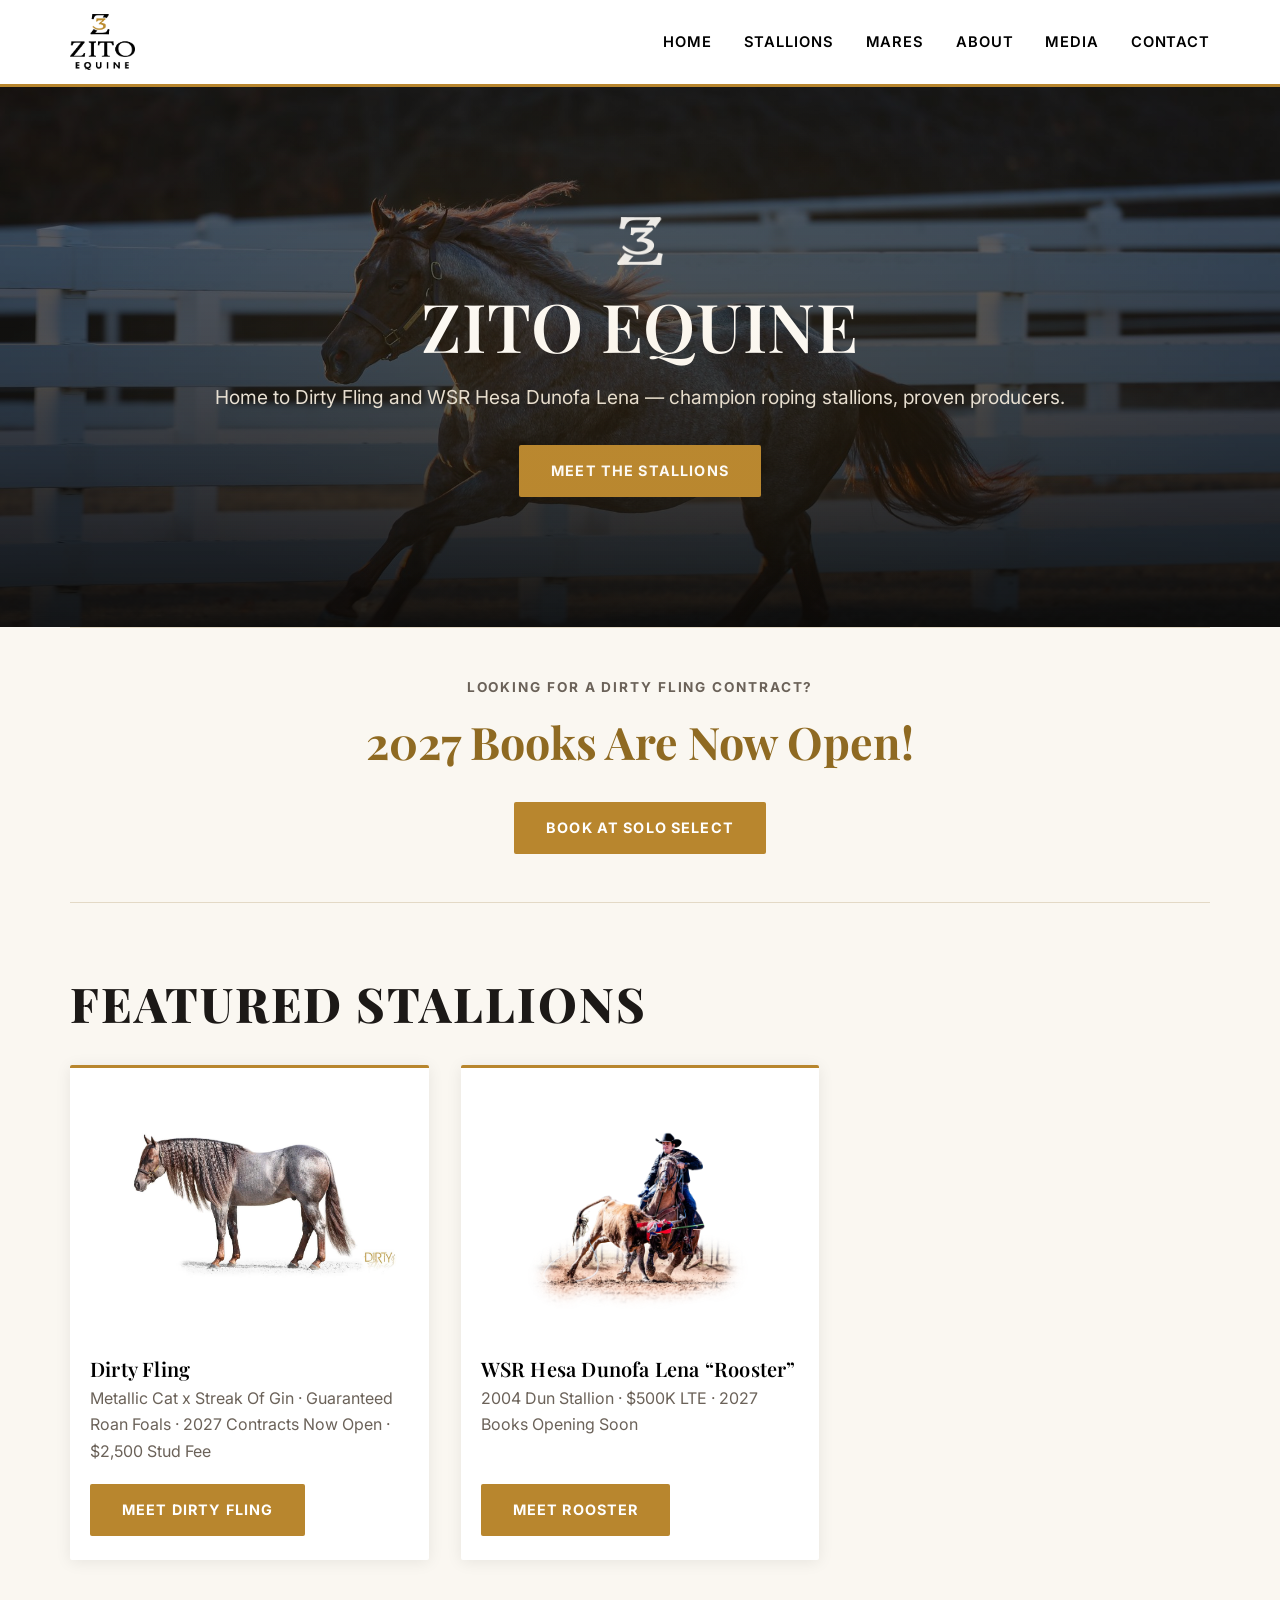
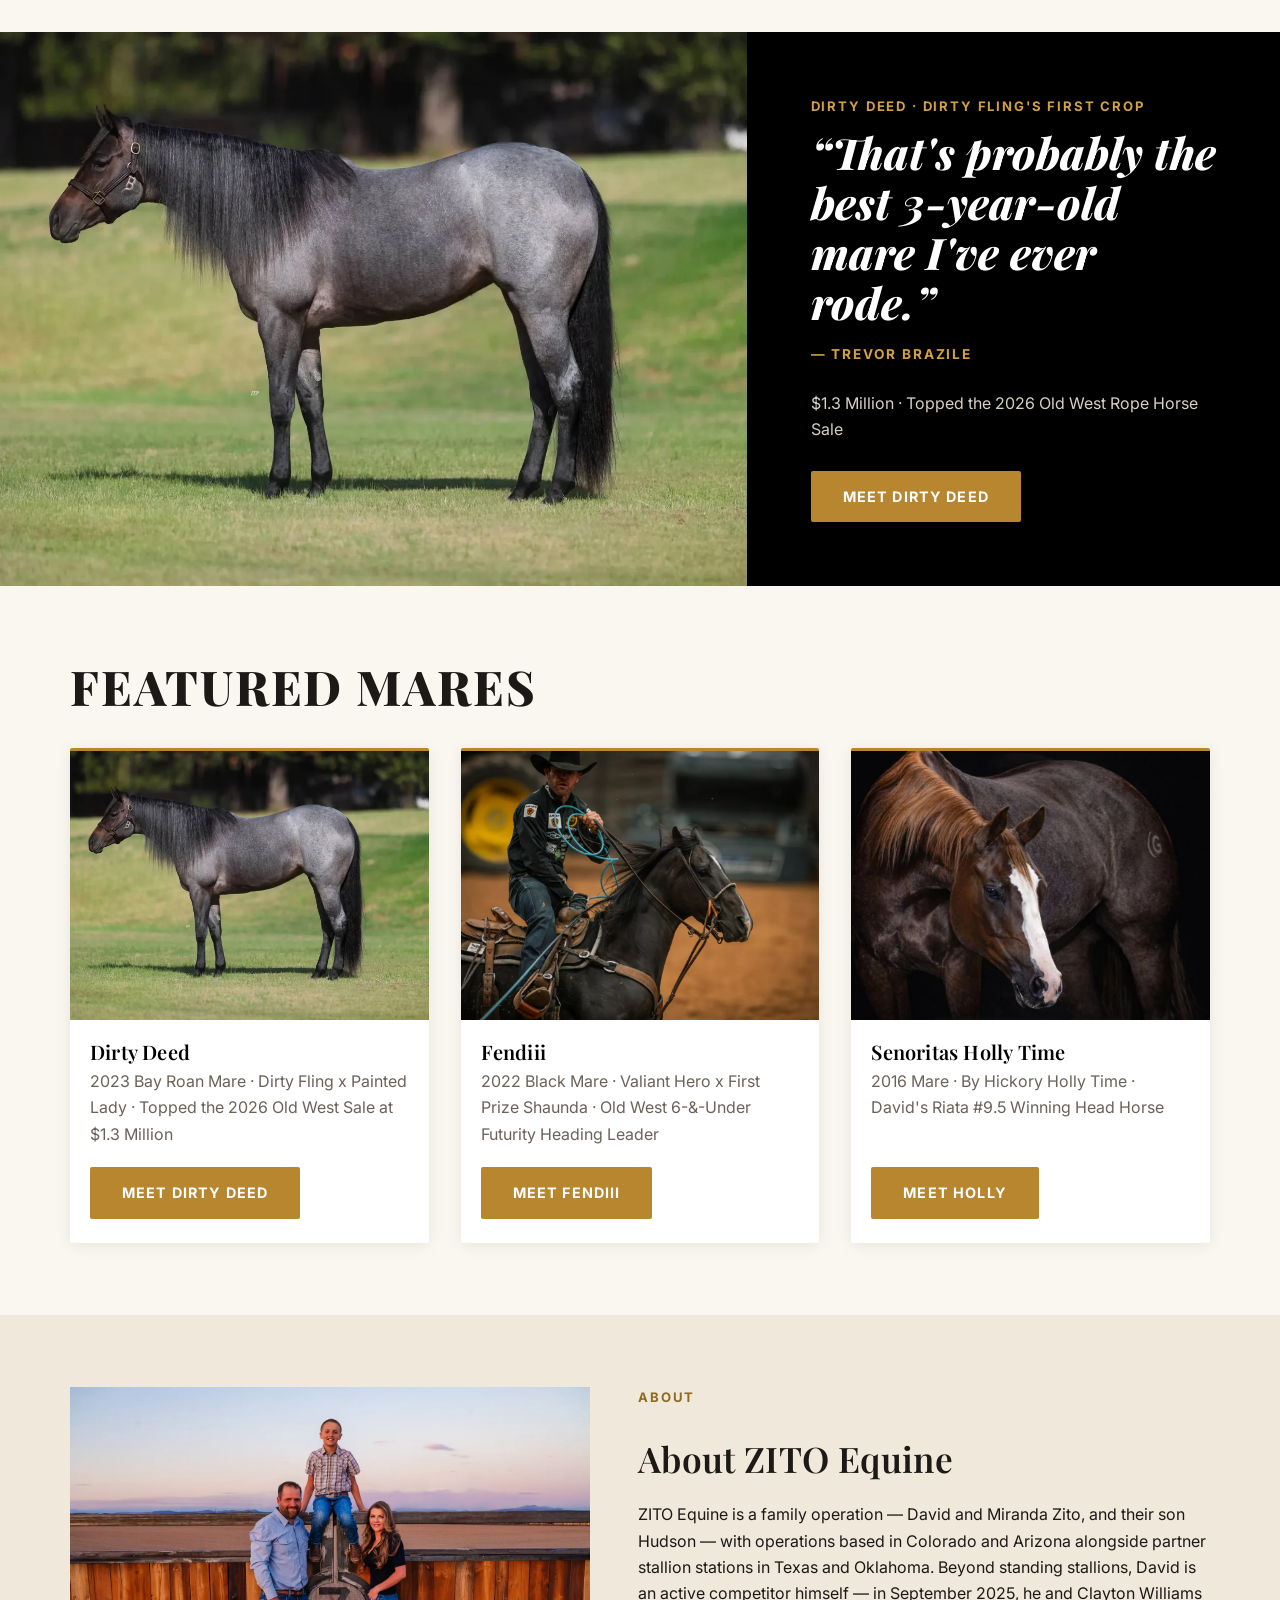
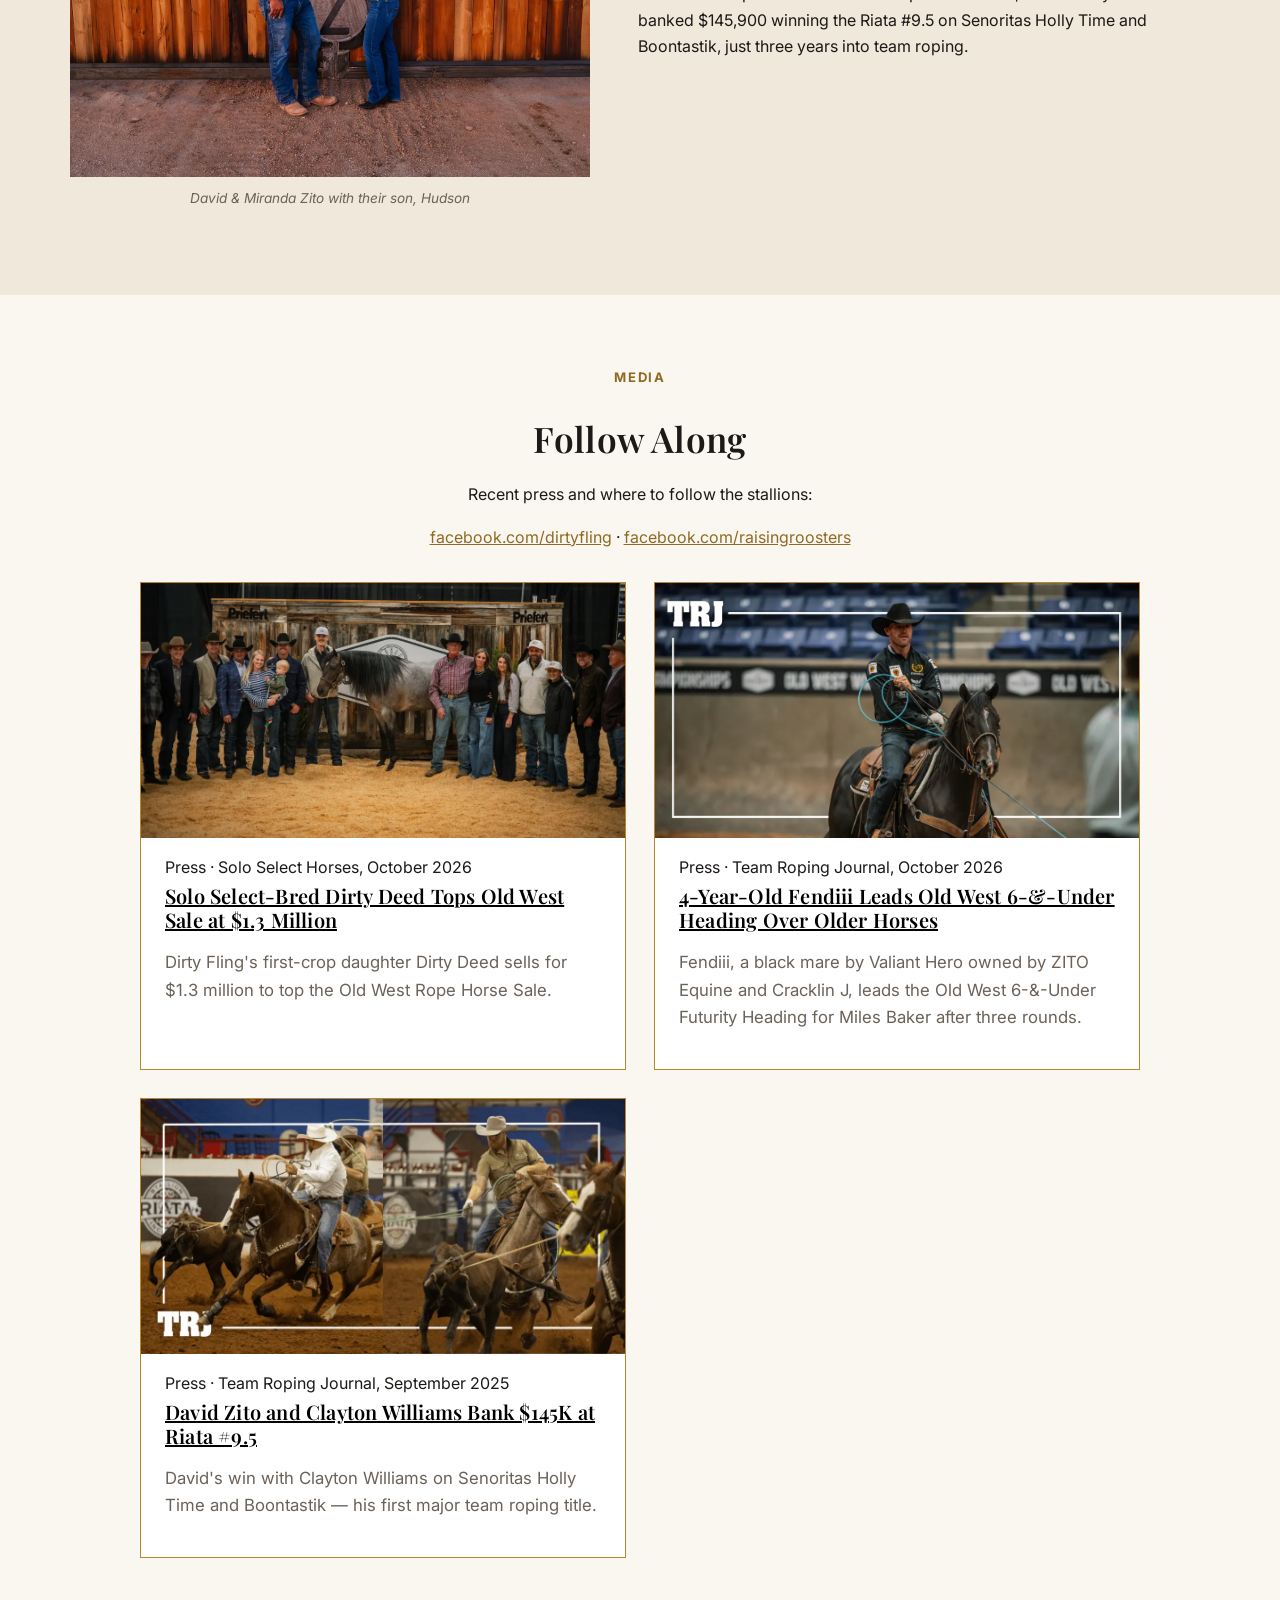
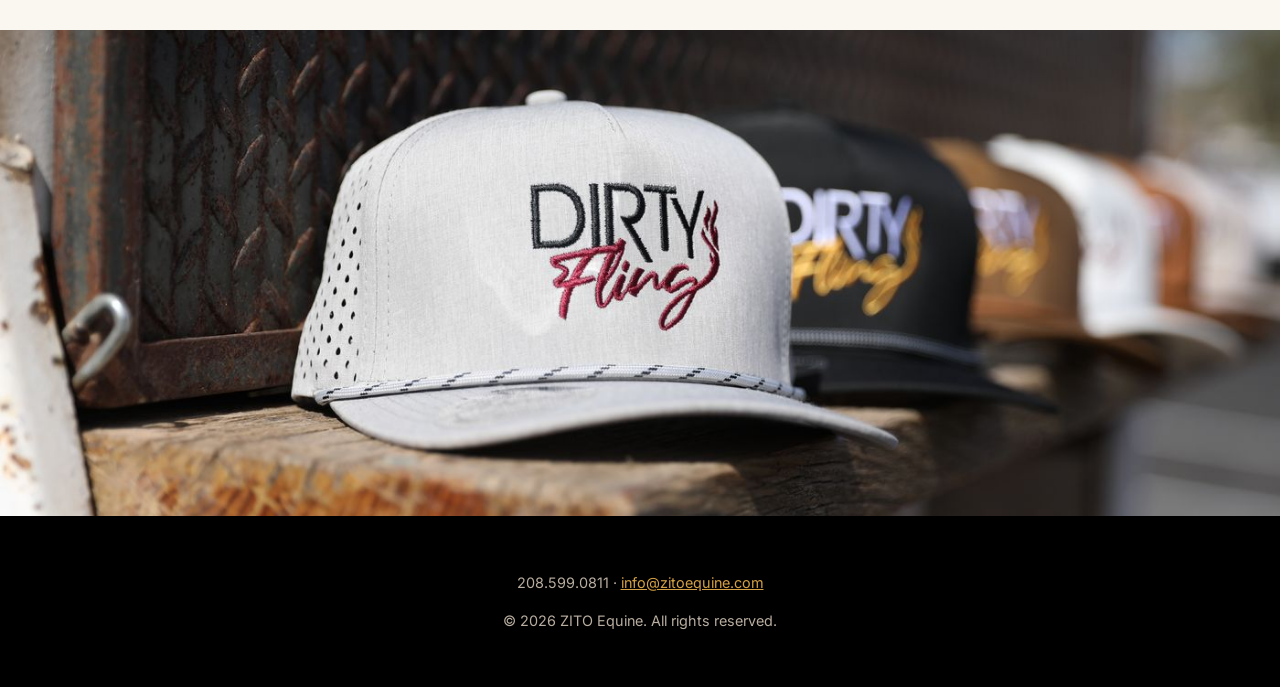
==== commit d4737eb1: "Add Fendiii's full pedigree (Valiant Hero x First Prize Shaunda) Co-Authored-By: Claude Opus 5.5 <no" ====
--- a/index.html
+++ b/index.html
@@ -82,7 +82,7 @@
           <a href="/mares/#fendiii" class="card">
             <div class="card-img photo-fill"><img src="/images/mares/fendiii-closeup.webp" alt="Fendiii, black mare, with Miles Baker at the Old West World Championships" loading="lazy"></div>
             <h3>Fendiii</h3>
-            <p>4-Year-Old Black Mare &middot; By Valiant Hero &middot; Old West 6-&amp;-Under Futurity Heading Leader</p>
+            <p>2022 Black Mare &middot; Valiant Hero x First Prize Shaunda &middot; Old West 6-&amp;-Under Futurity Heading Leader</p>
             <span class="btn card-btn">Meet Fendiii</span>
           </a>
           <a href="/mares/#senoritas-holly-time" class="card">
--- a/css/style.css
+++ b/css/style.css
@@ -149,6 +149,52 @@
 .key-facts dd { margin: 0; font-weight: 700; }
 
 /* Snapshot — a fun, tilted photo accent, not a formal card */
+/* Pedigree chart — 3 generations: parents | grandparents | great-grandparents.
+   Sire's side on top (white), dam's side below (cream). */
+.pedigree {
+  display: grid;
+  grid-template-columns: repeat(3, 1fr);
+  grid-template-rows: repeat(8, auto);
+  gap: 3px;
+  margin: 20px 0 28px;
+  font-size: .85rem;
+}
+.ped {
+  display: flex;
+  flex-direction: column;
+  justify-content: center;
+  padding: 8px 10px;
+  border-left: 3px solid var(--color-gold);
+  line-height: 1.3;
+}
+.ped-sire { background: var(--color-surface); }
+.ped-dam { background: var(--color-bg-alt); border-left-color: var(--color-gold-dark); }
+.ped strong { text-transform: uppercase; letter-spacing: .03em; font-size: .8rem; color: var(--color-black); }
+.ped span { color: var(--color-muted); font-size: .75rem; }
+.ped.p-1, .ped.p-2 { padding: 12px; }
+.ped.p-1 strong, .ped.p-2 strong { font-size: .95rem; }
+.p-1 { grid-column: 1; grid-row: 1 / 5; }
+.p-2 { grid-column: 1; grid-row: 5 / 9; }
+.g-1 { grid-column: 2; grid-row: 1 / 3; }
+.g-2 { grid-column: 2; grid-row: 3 / 5; }
+.g-3 { grid-column: 2; grid-row: 5 / 7; }
+.g-4 { grid-column: 2; grid-row: 7 / 9; }
+.gg-1 { grid-column: 3; grid-row: 1; }
+.gg-2 { grid-column: 3; grid-row: 2; }
+.gg-3 { grid-column: 3; grid-row: 3; }
+.gg-4 { grid-column: 3; grid-row: 4; }
+.gg-5 { grid-column: 3; grid-row: 5; }
+.gg-6 { grid-column: 3; grid-row: 6; }
+.gg-7 { grid-column: 3; grid-row: 7; }
+.gg-8 { grid-column: 3; grid-row: 8; }
+.section-alt .ped-dam { background: #e6dccb; }
+@media (max-width: 480px) {
+  .ped { padding: 6px 7px; }
+  .ped strong { font-size: .7rem; letter-spacing: 0; }
+  .ped span { font-size: .68rem; }
+  .ped.p-1 strong, .ped.p-2 strong { font-size: .8rem; }
+}
+
 /* Quote hero — full-width dark band: big photo + big pull quote */
 .quote-hero {
   display: grid;
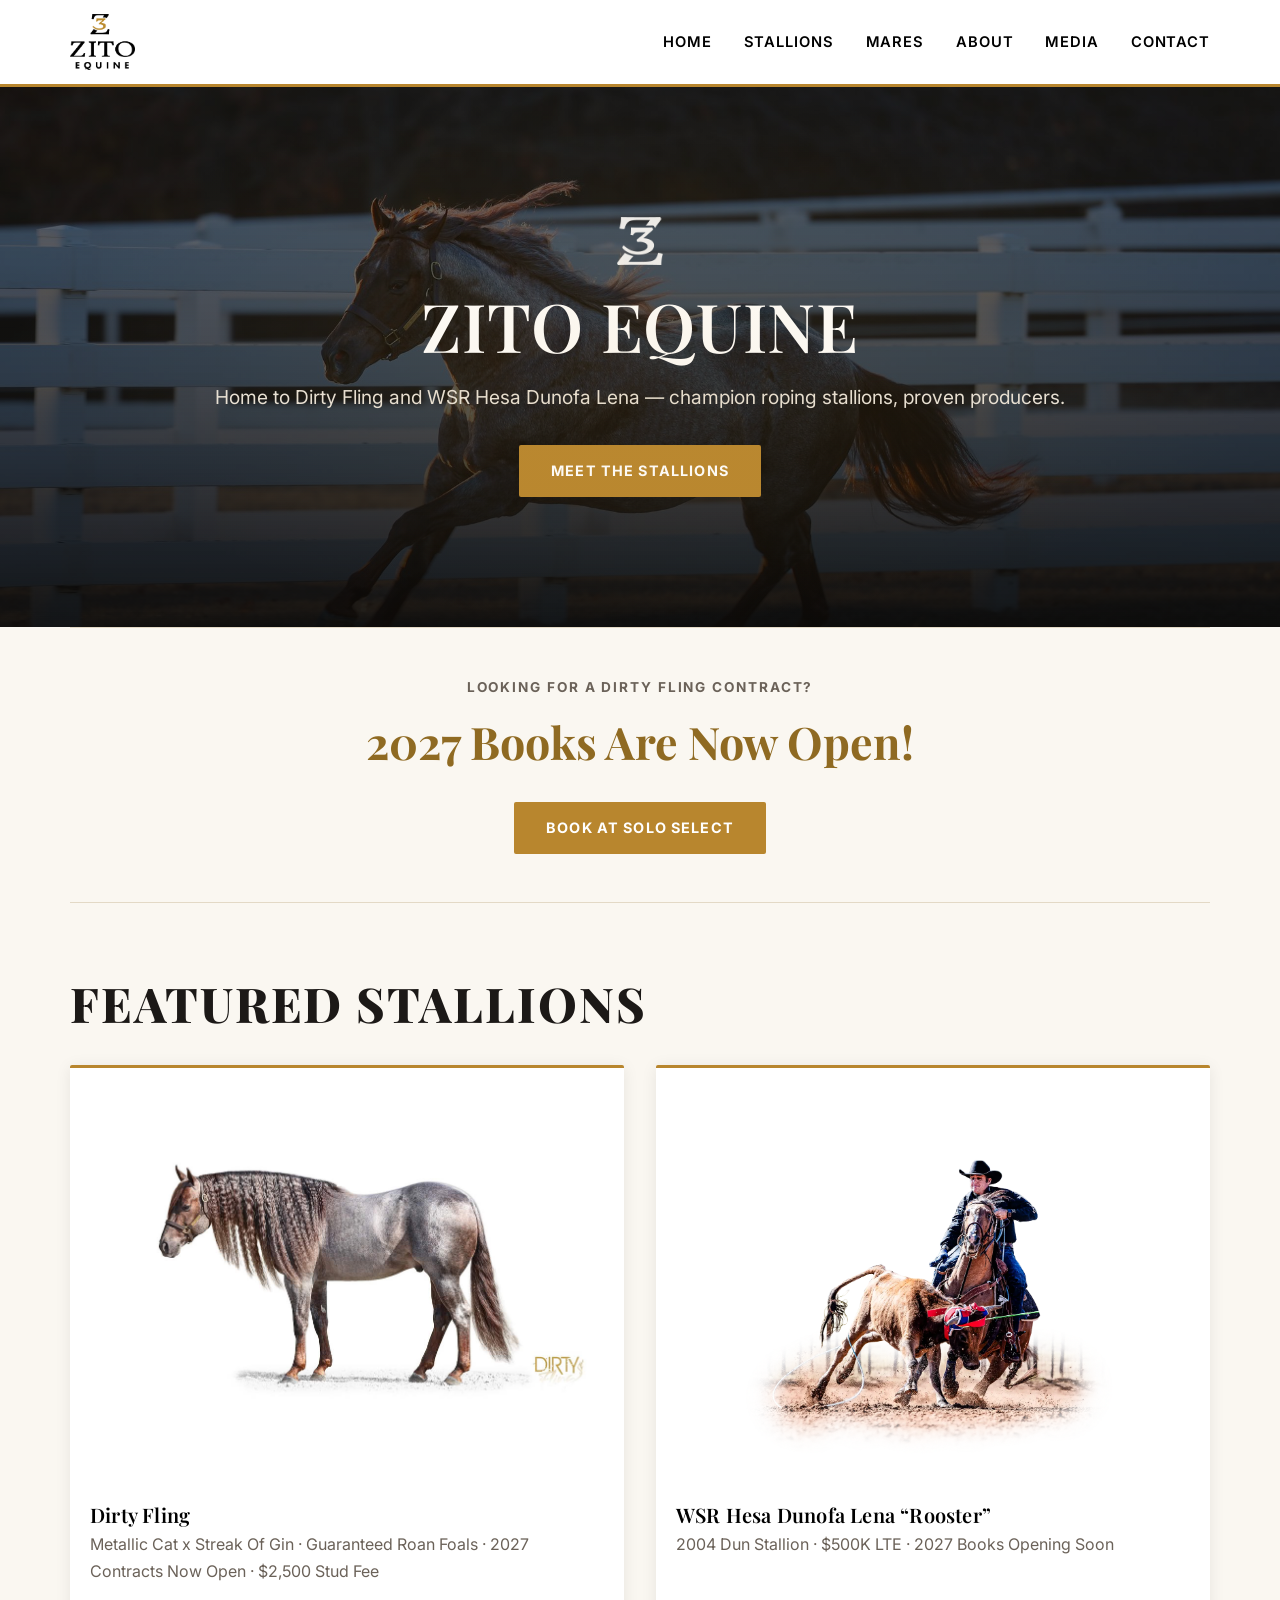
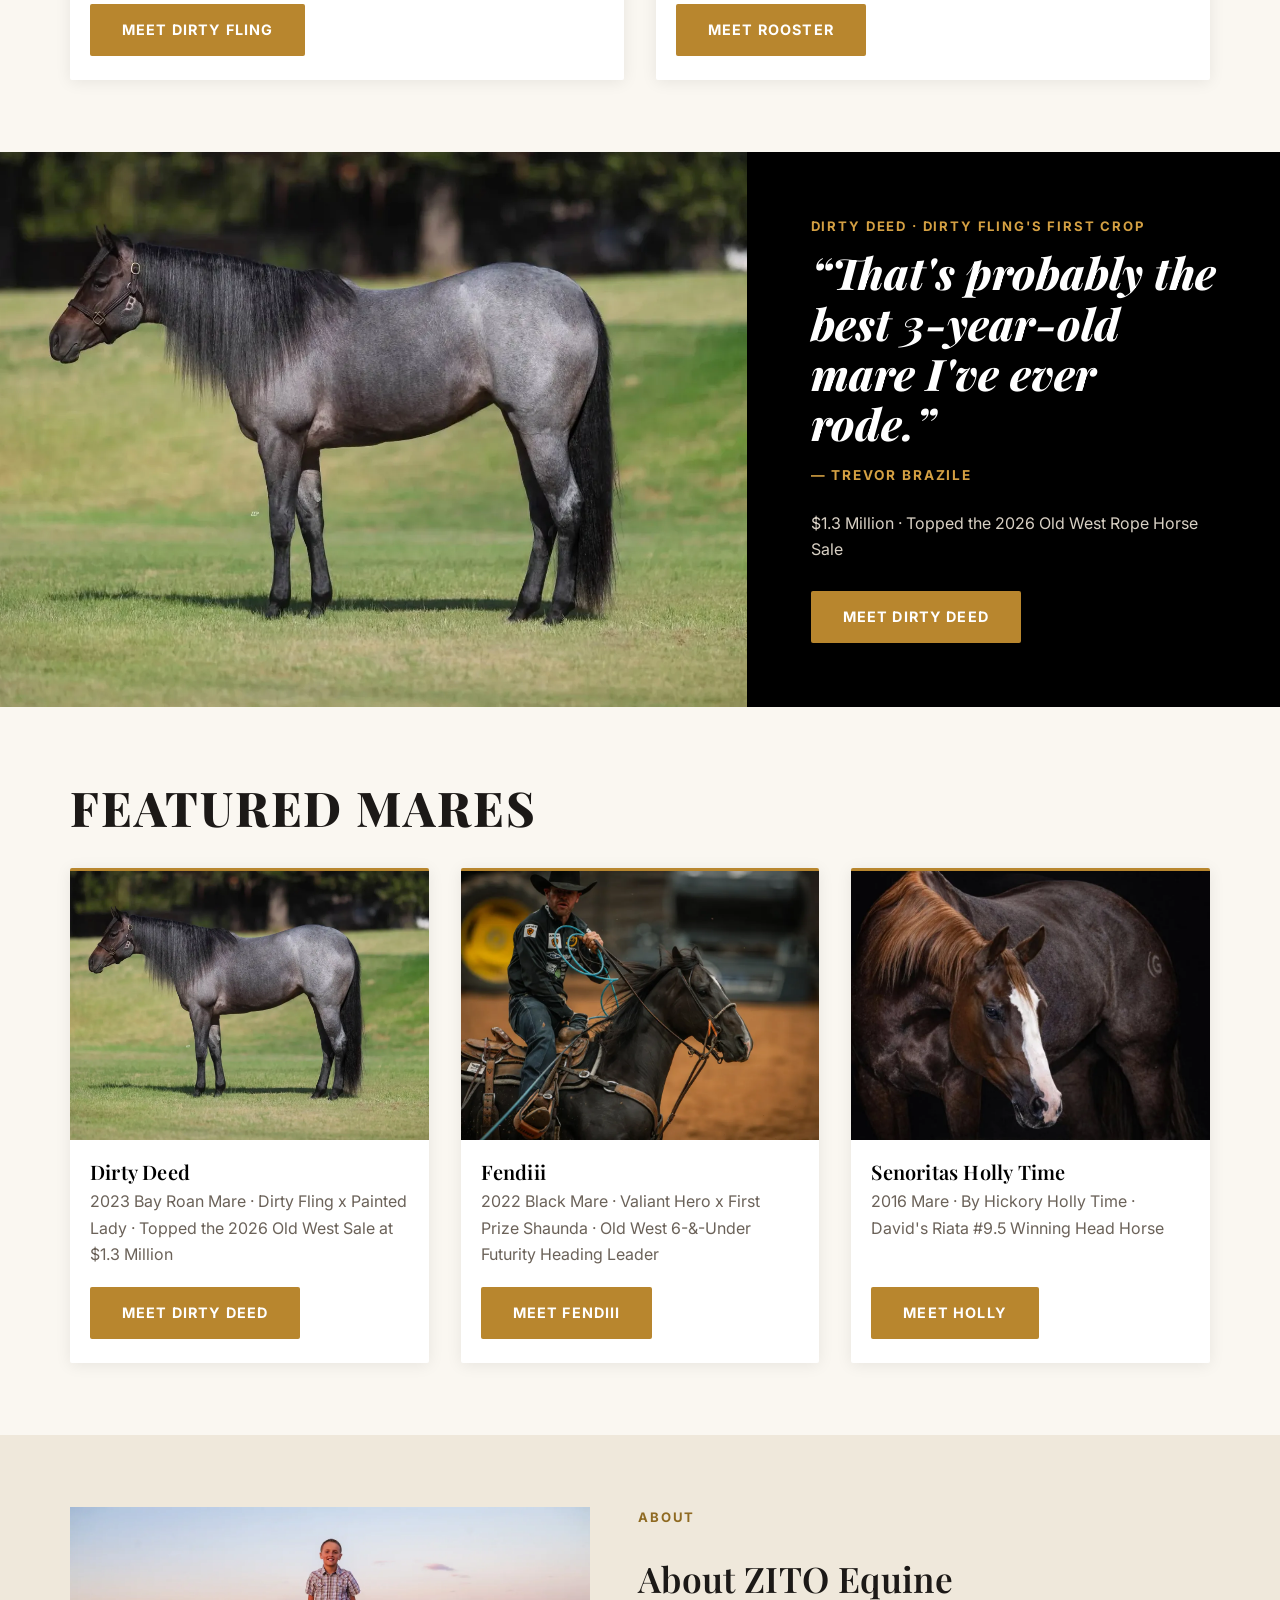
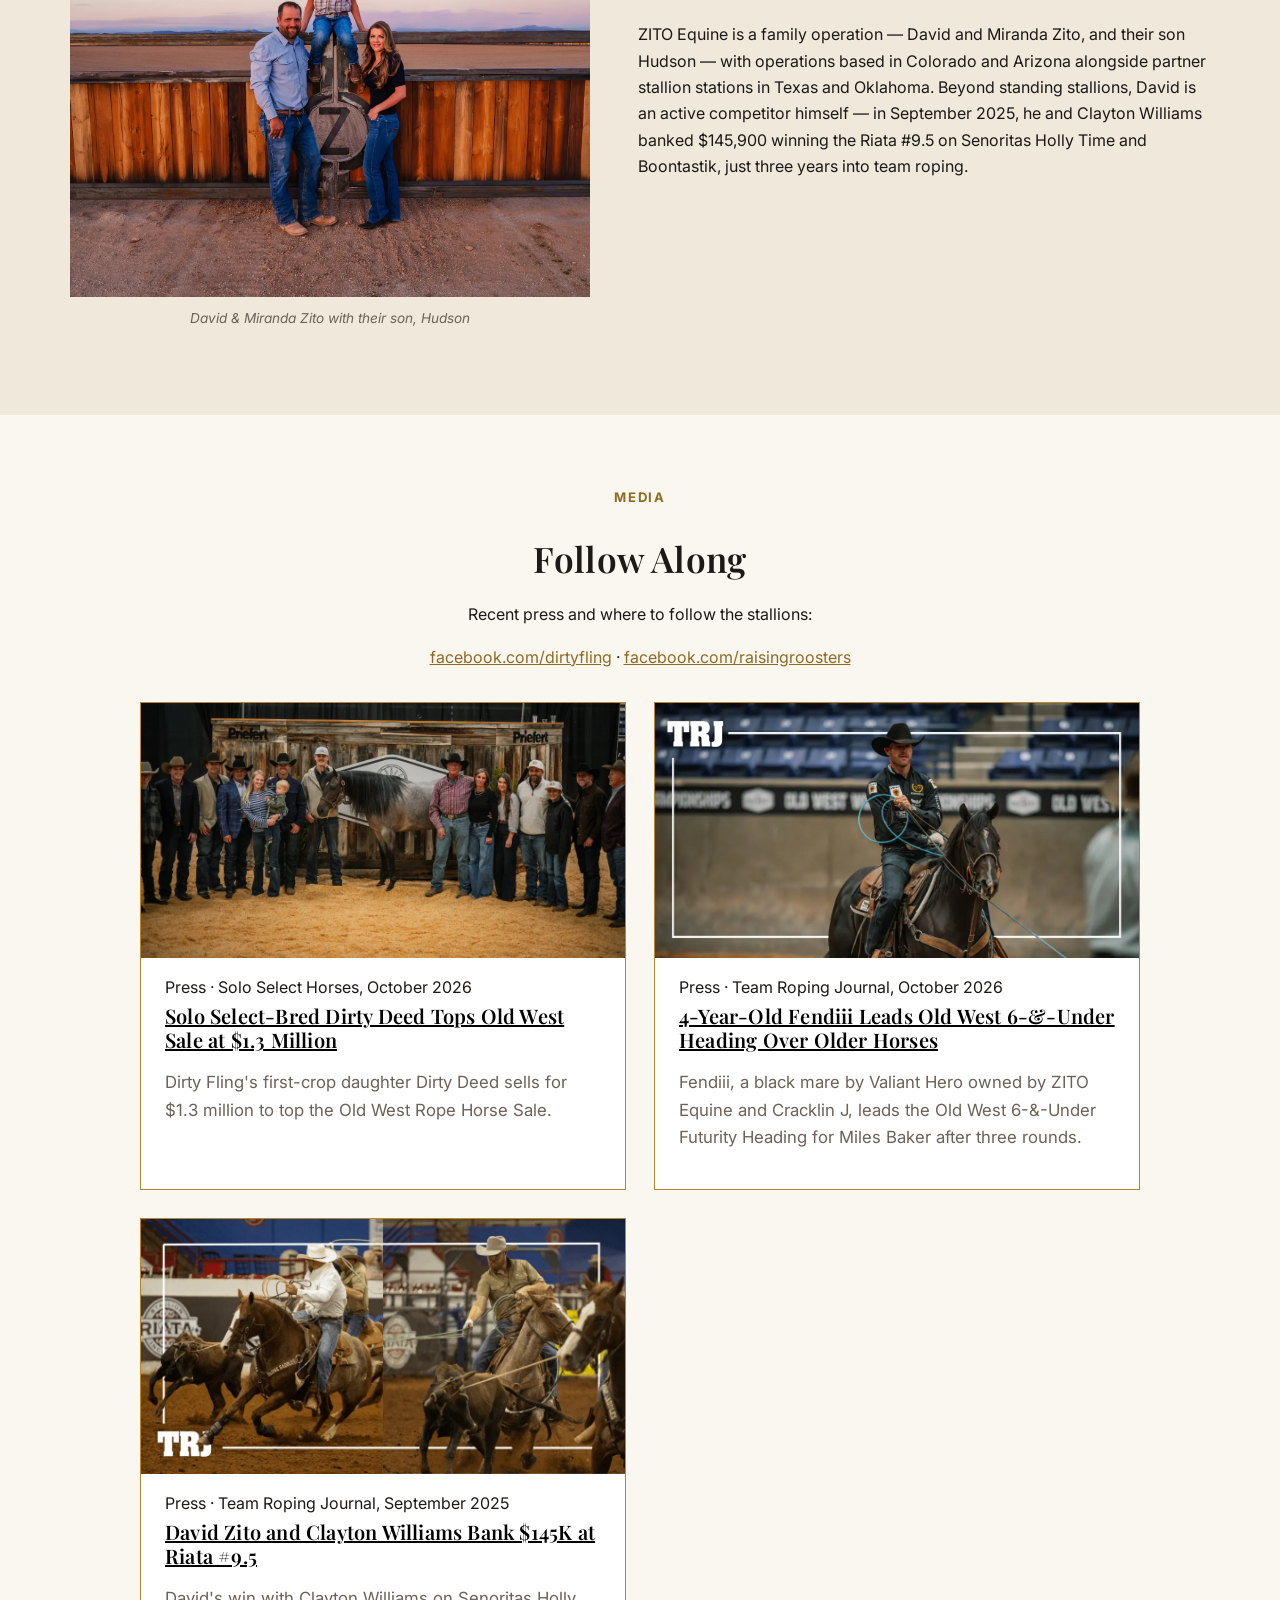
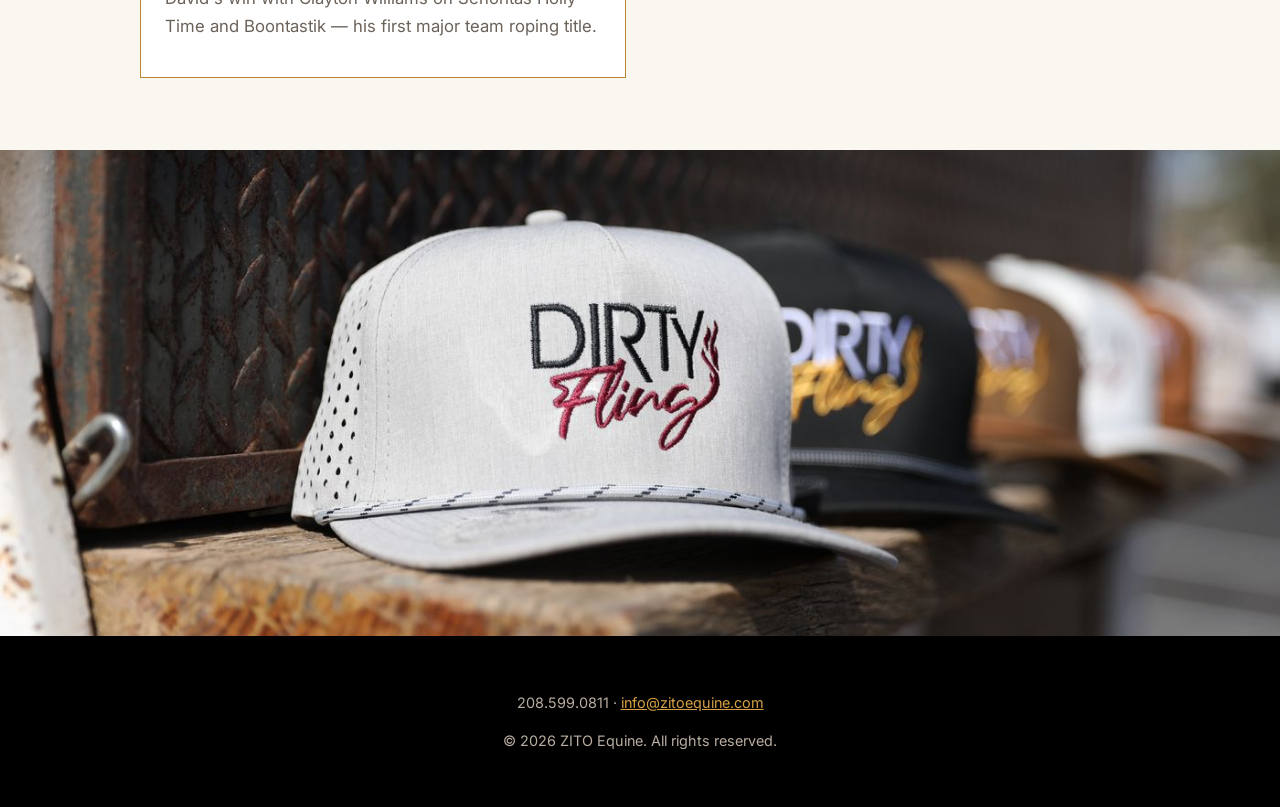
==== commit c377dea2: "Stallion cards fill the width: two equal columns on desktop, stacked on mobile Co-Authored-By: Claud" ====
--- a/index.html
+++ b/index.html
@@ -41,7 +41,7 @@
     <section class="section">
       <div class="wrap">
         <h2 class="section-title">Featured Stallions</h2>
-        <div class="card-grid">
+        <div class="card-grid card-grid-2">
           <a href="/stallions/dirty-fling.html" class="card">
             <div class="card-img photo-frame"><img src="/images/stallions/dirty-fling.jpg" alt="Dirty Fling"></div>
             <h3>Dirty Fling</h3>
--- a/css/style.css
+++ b/css/style.css
@@ -370,11 +370,11 @@
   text-transform: uppercase;
 }
 .btn-outline:hover { border-color: #fff; color: #fff; }
-.card-cta { text-align: center; margin: 32px 0 0; }
 .stallion-hero .btn { margin-top: 8px; }
 
 /* Cards */
 .card-grid { display: grid; gap: 32px; grid-template-columns: repeat(auto-fill, minmax(280px, 1fr)); }
+.card-grid-2 { grid-template-columns: repeat(2, 1fr); }
 .card {
   background: var(--color-surface);
   border-radius: var(--radius);
@@ -494,6 +494,6 @@
   }
   .site-nav.open { display: block; }
   .site-nav a { display: block; margin: 14px 0; }
-  .stallion, .split, .press-grid { grid-template-columns: 1fr; }
+  .stallion, .split, .press-grid, .card-grid-2 { grid-template-columns: 1fr; }
   .hero { padding: 90px 0; }
 }
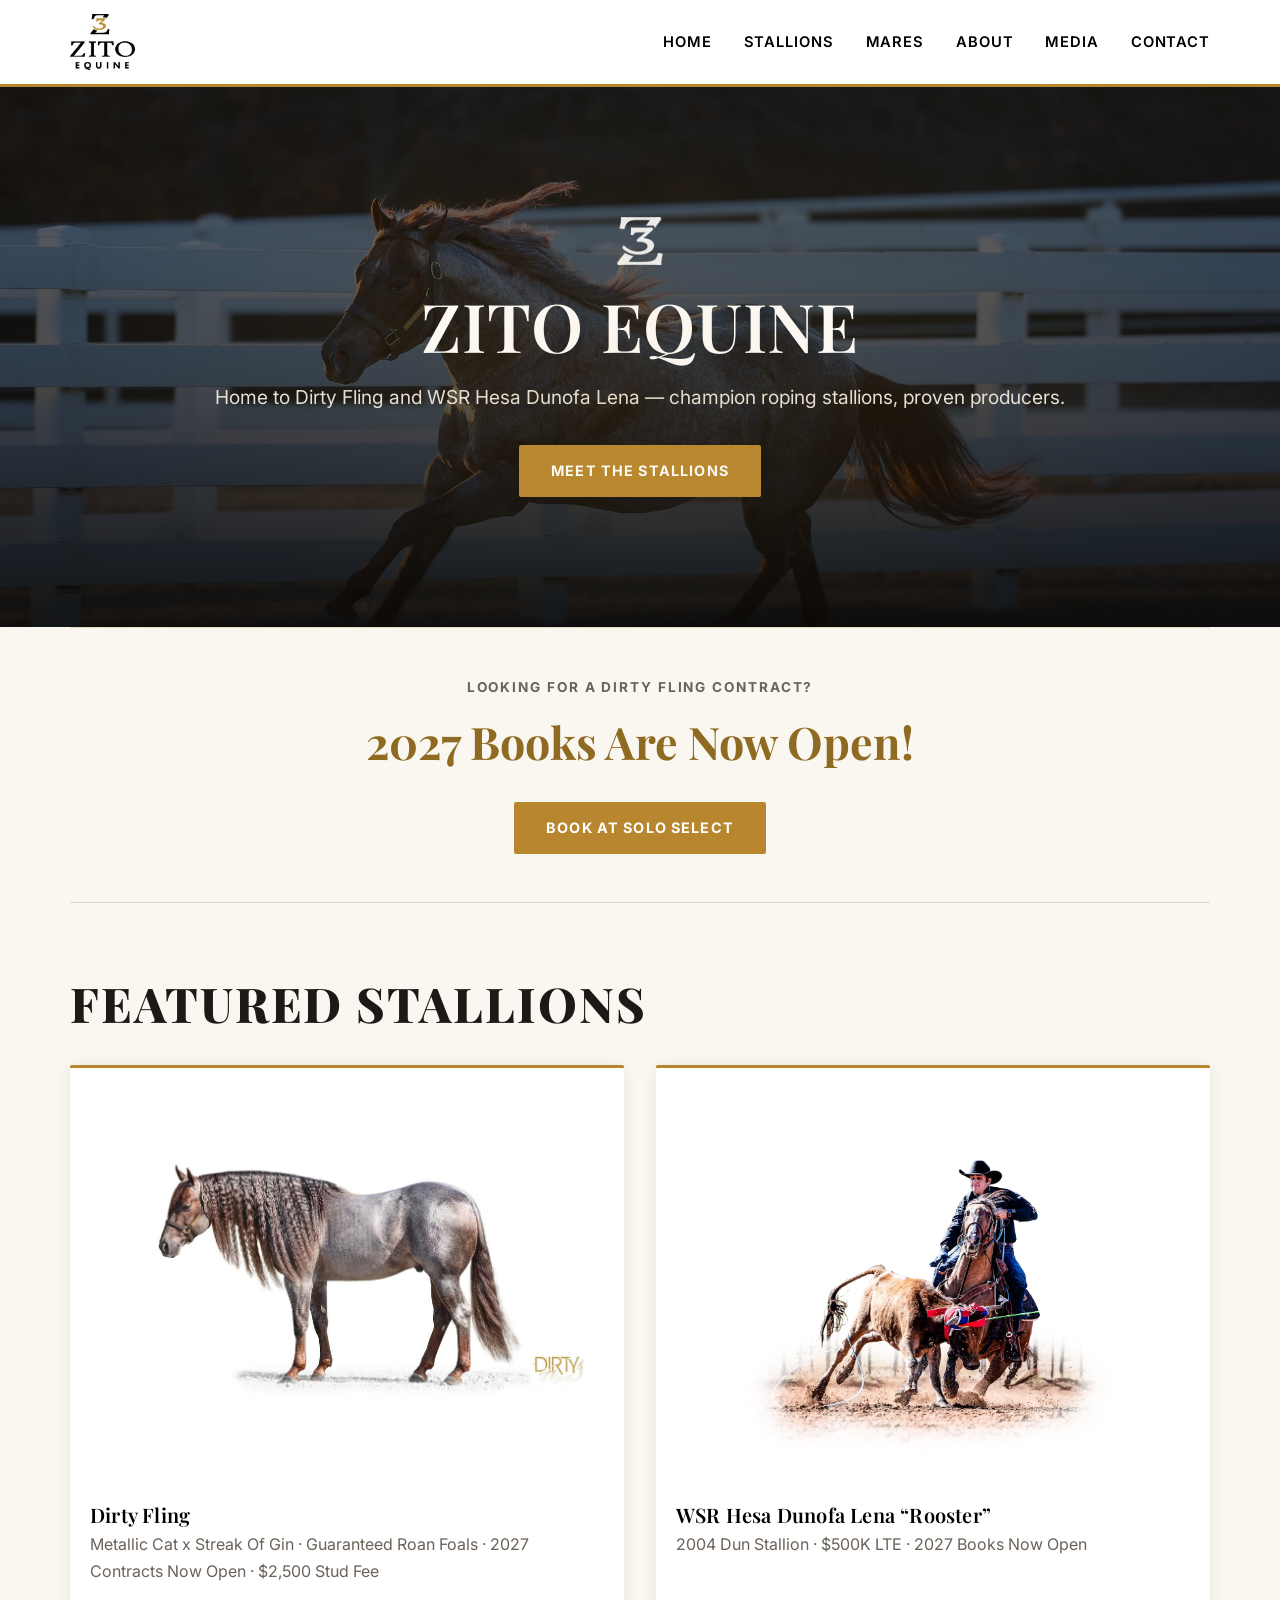
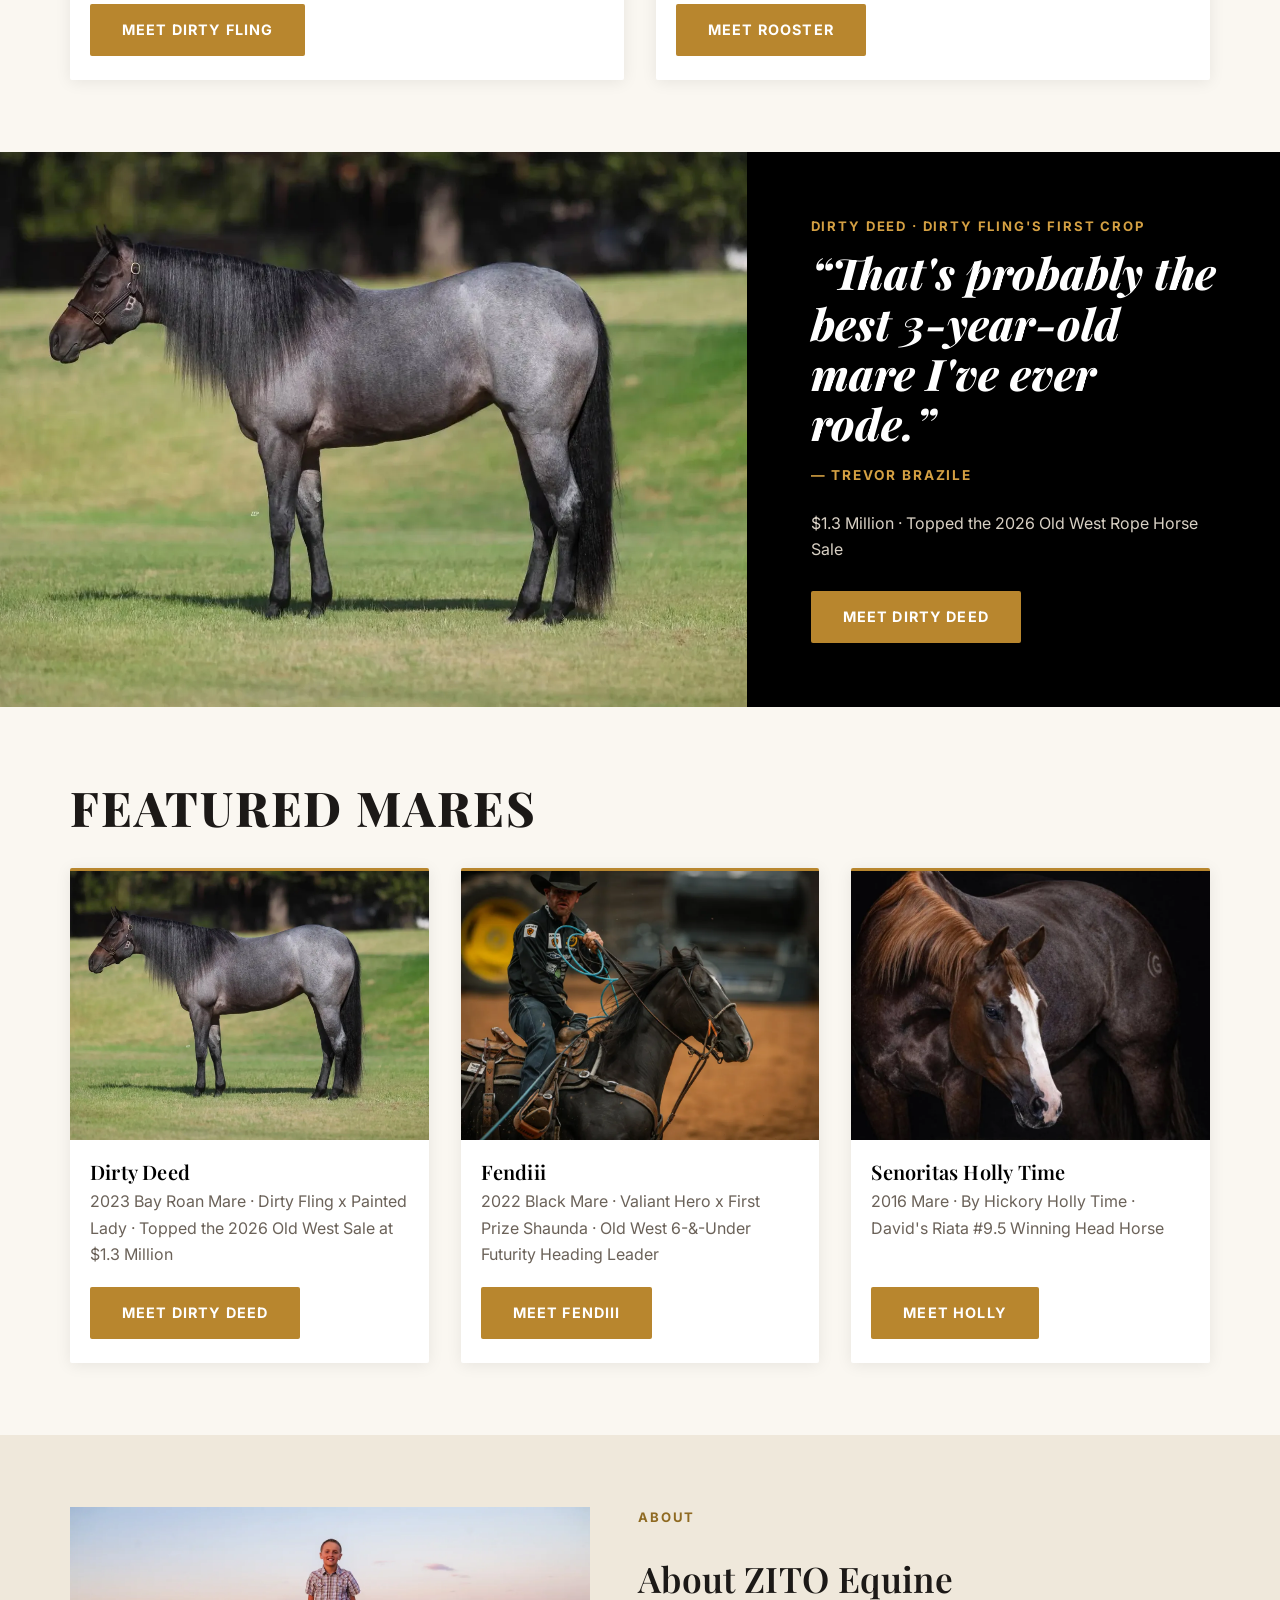
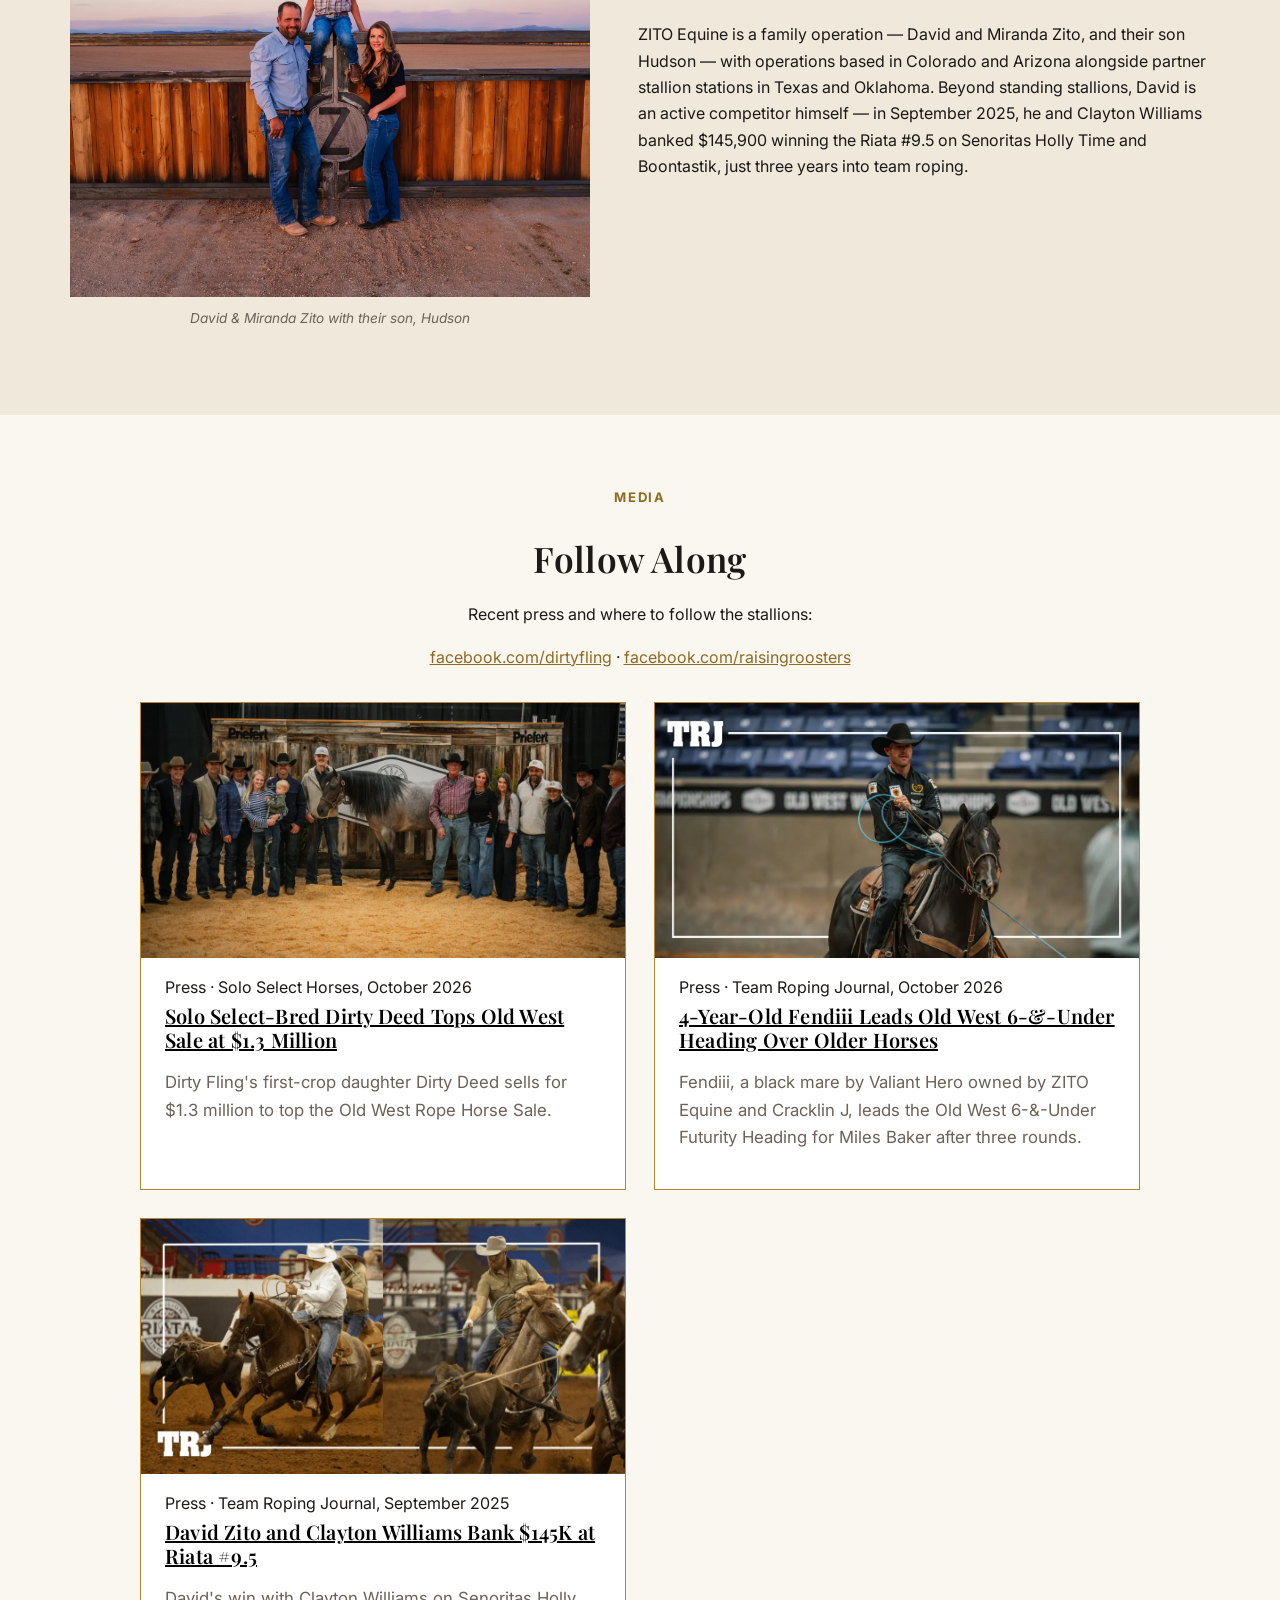
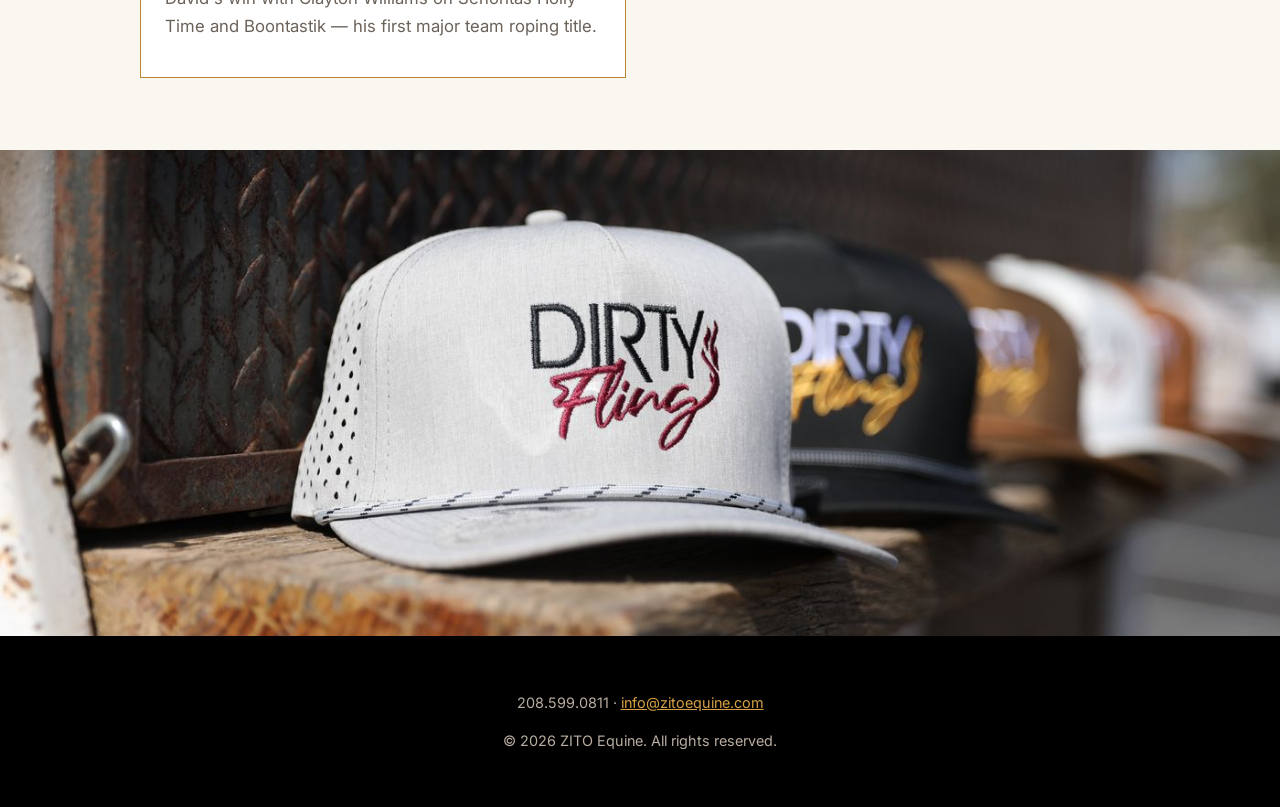
==== commit 693a240b: "Rooster: 2027 books open, book through Lazy E; fix dam line and Lazy E link Co-Authored-By: Claude O" ====
--- a/index.html
+++ b/index.html
@@ -51,7 +51,7 @@
           <a href="/stallions/wsr-hesa-dunofa-lena.html" class="card">
             <div class="card-img photo-frame"><img src="/images/stallions/rooster-heeling.webp" alt="WSR Hesa Dunofa Lena, Rooster"></div>
             <h3>WSR Hesa Dunofa Lena &ldquo;Rooster&rdquo;</h3>
-            <p>2004 Dun Stallion &middot; $500K LTE &middot; 2027 Books Opening Soon</p>
+            <p>2004 Dun Stallion &middot; $500K LTE &middot; 2027 Books Now Open</p>
             <span class="btn card-btn">Meet Rooster</span>
           </a>
         </div>
--- a/css/style.css
+++ b/css/style.css
@@ -435,6 +435,68 @@
 .stallion-hero .eyebrow { color: var(--color-gold-light); margin-bottom: 8px; }
 .stallion-hero p { color: #e8e2d8; margin: 16px 0 0; font-size: 1.05rem; }
 
+/* Stallions page — dark intro band + two bold stallion panels */
+.stallions-intro { padding: 72px 0 64px; }
+.stallions-intro .section-title { color: #fff; margin: 0; }
+.stallion-panels { display: grid; grid-template-columns: repeat(2, 1fr); gap: 32px; }
+.stallion-panel {
+  display: flex;
+  flex-direction: column;
+  align-items: center;
+  text-align: center;
+  background: linear-gradient(160deg, #0c0b0a 0%, #1c1815 60%, #262019 100%);
+  color: #e8e2d8;
+  border-top: 4px solid var(--color-gold);
+  padding: 36px 32px 40px;
+}
+.stallion-panel-logo img { max-height: 110px; width: auto; display: block; margin: 0 auto; }
+.stallion-panel .eyebrow { color: var(--color-gold-light); margin: 14px 0 24px; }
+.stallion-panel .card-img { width: 100%; }
+.panel-stats {
+  display: grid;
+  grid-template-columns: repeat(3, 1fr);
+  gap: 12px;
+  width: 100%;
+  margin: 28px 0 0;
+  padding: 0 0 24px;
+  border-bottom: 1px solid #3a322a;
+}
+.panel-stats dt {
+  font-family: var(--font-heading);
+  font-size: clamp(1.6rem, 3vw, 2.3rem);
+  font-weight: 800;
+  color: var(--color-gold-light);
+  line-height: 1.1;
+}
+.panel-stats dd {
+  margin: 6px 0 0;
+  font-size: .7rem;
+  font-weight: 700;
+  letter-spacing: .1em;
+  text-transform: uppercase;
+  color: #cfc6b8;
+}
+.panel-line { margin: 22px 0 0; font-size: .95rem; }
+.panel-line strong { color: #fff; font-size: 1.05rem; }
+.panel-status {
+  display: inline-block;
+  margin: 22px 0 22px;
+  padding: 6px 14px;
+  border: 1px solid var(--color-gold-light);
+  color: var(--color-gold-light);
+  font-size: .75rem;
+  font-weight: 700;
+  letter-spacing: .14em;
+  text-transform: uppercase;
+}
+.stallion-panel .btn { margin-top: auto; }
+
+/* Jump links — anchor buttons to sections further down a page */
+.jump-links { display: flex; flex-wrap: wrap; justify-content: center; gap: 12px; margin-top: 28px; }
+.jump-links .btn-outline:hover { background: var(--color-gold); border-color: var(--color-gold); }
+section[id] { scroll-margin-top: 96px; }
+@media (prefers-reduced-motion: no-preference) { html { scroll-behavior: smooth; } }
+
 /* Generic two-column split — reused by the About section on the homepage */
 .split { display: grid; gap: 48px; grid-template-columns: 1fr 1.1fr; align-items: start; }
 
@@ -494,6 +556,7 @@
   }
   .site-nav.open { display: block; }
   .site-nav a { display: block; margin: 14px 0; }
-  .stallion, .split, .press-grid, .card-grid-2 { grid-template-columns: 1fr; }
+  .stallion, .split, .press-grid, .card-grid-2, .stallion-panels { grid-template-columns: 1fr; }
+  .stallion-panel { padding: 28px 20px 32px; }
   .hero { padding: 90px 0; }
 }
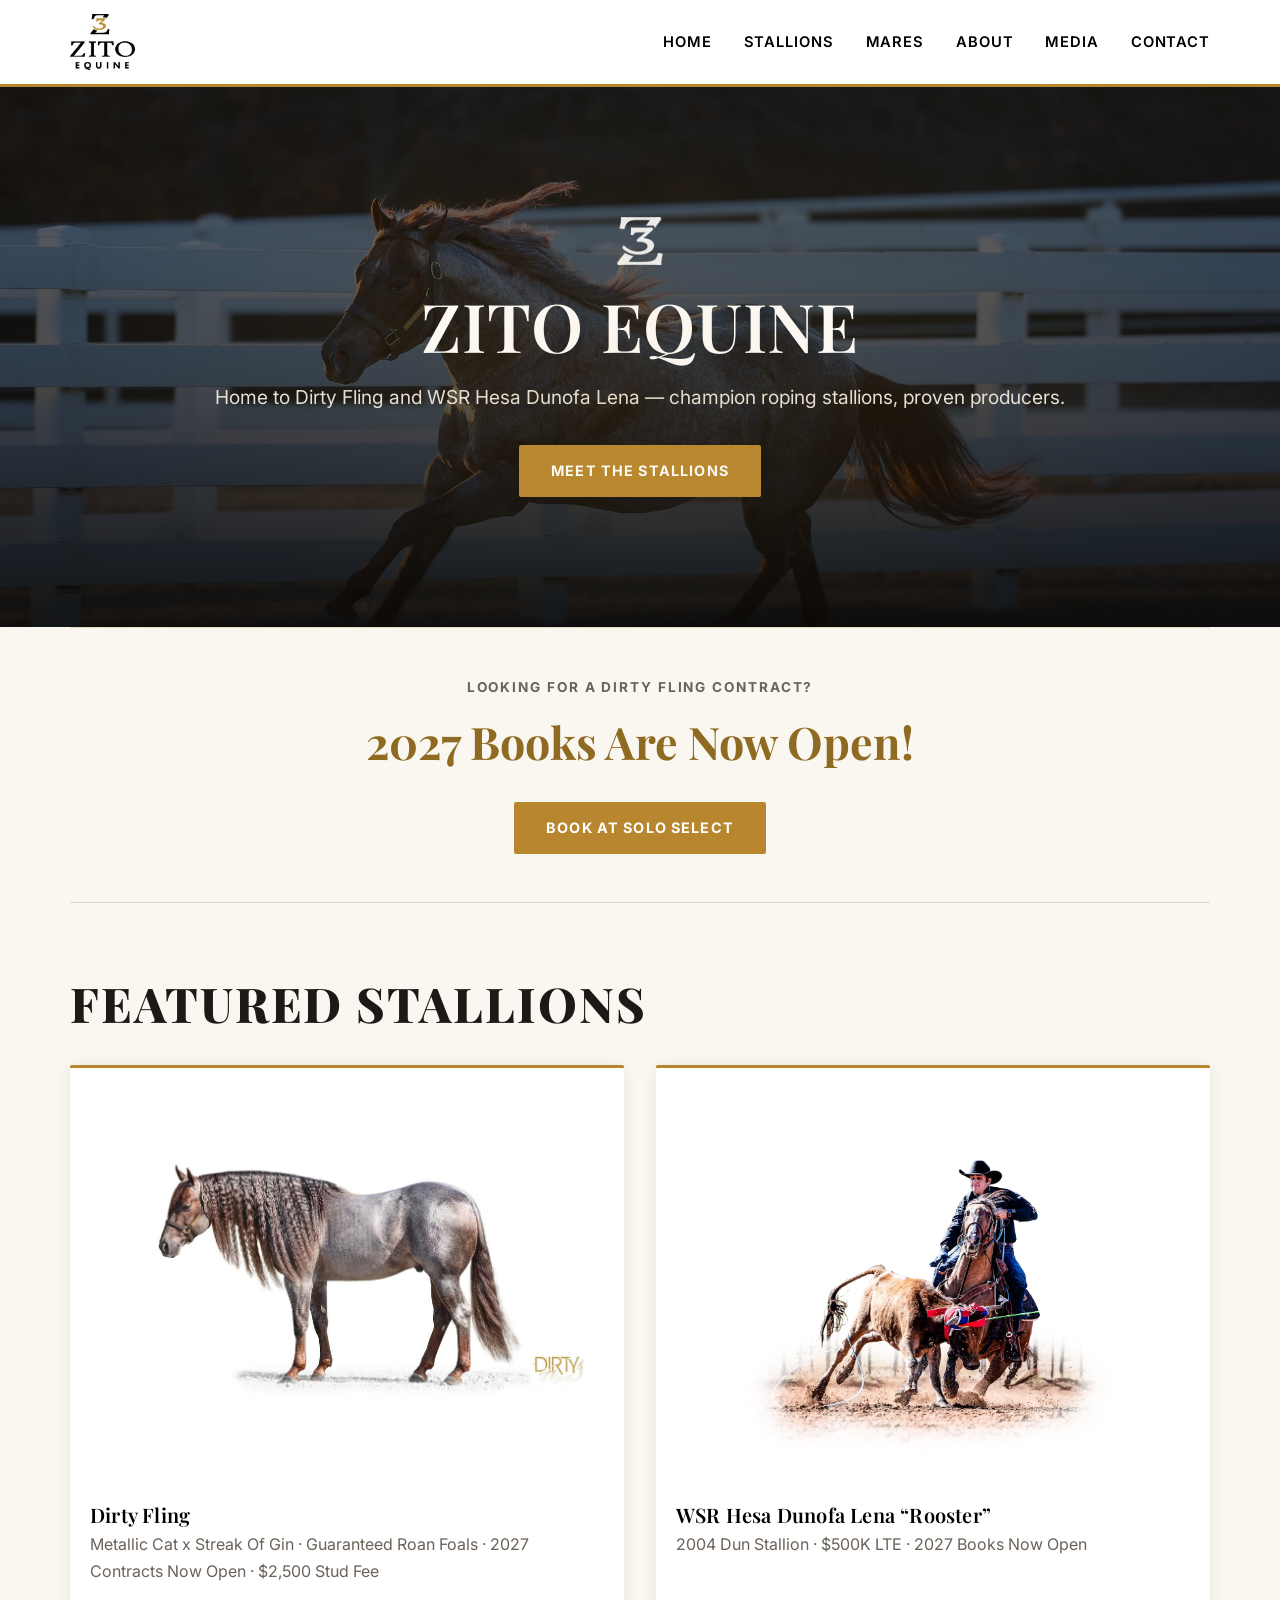
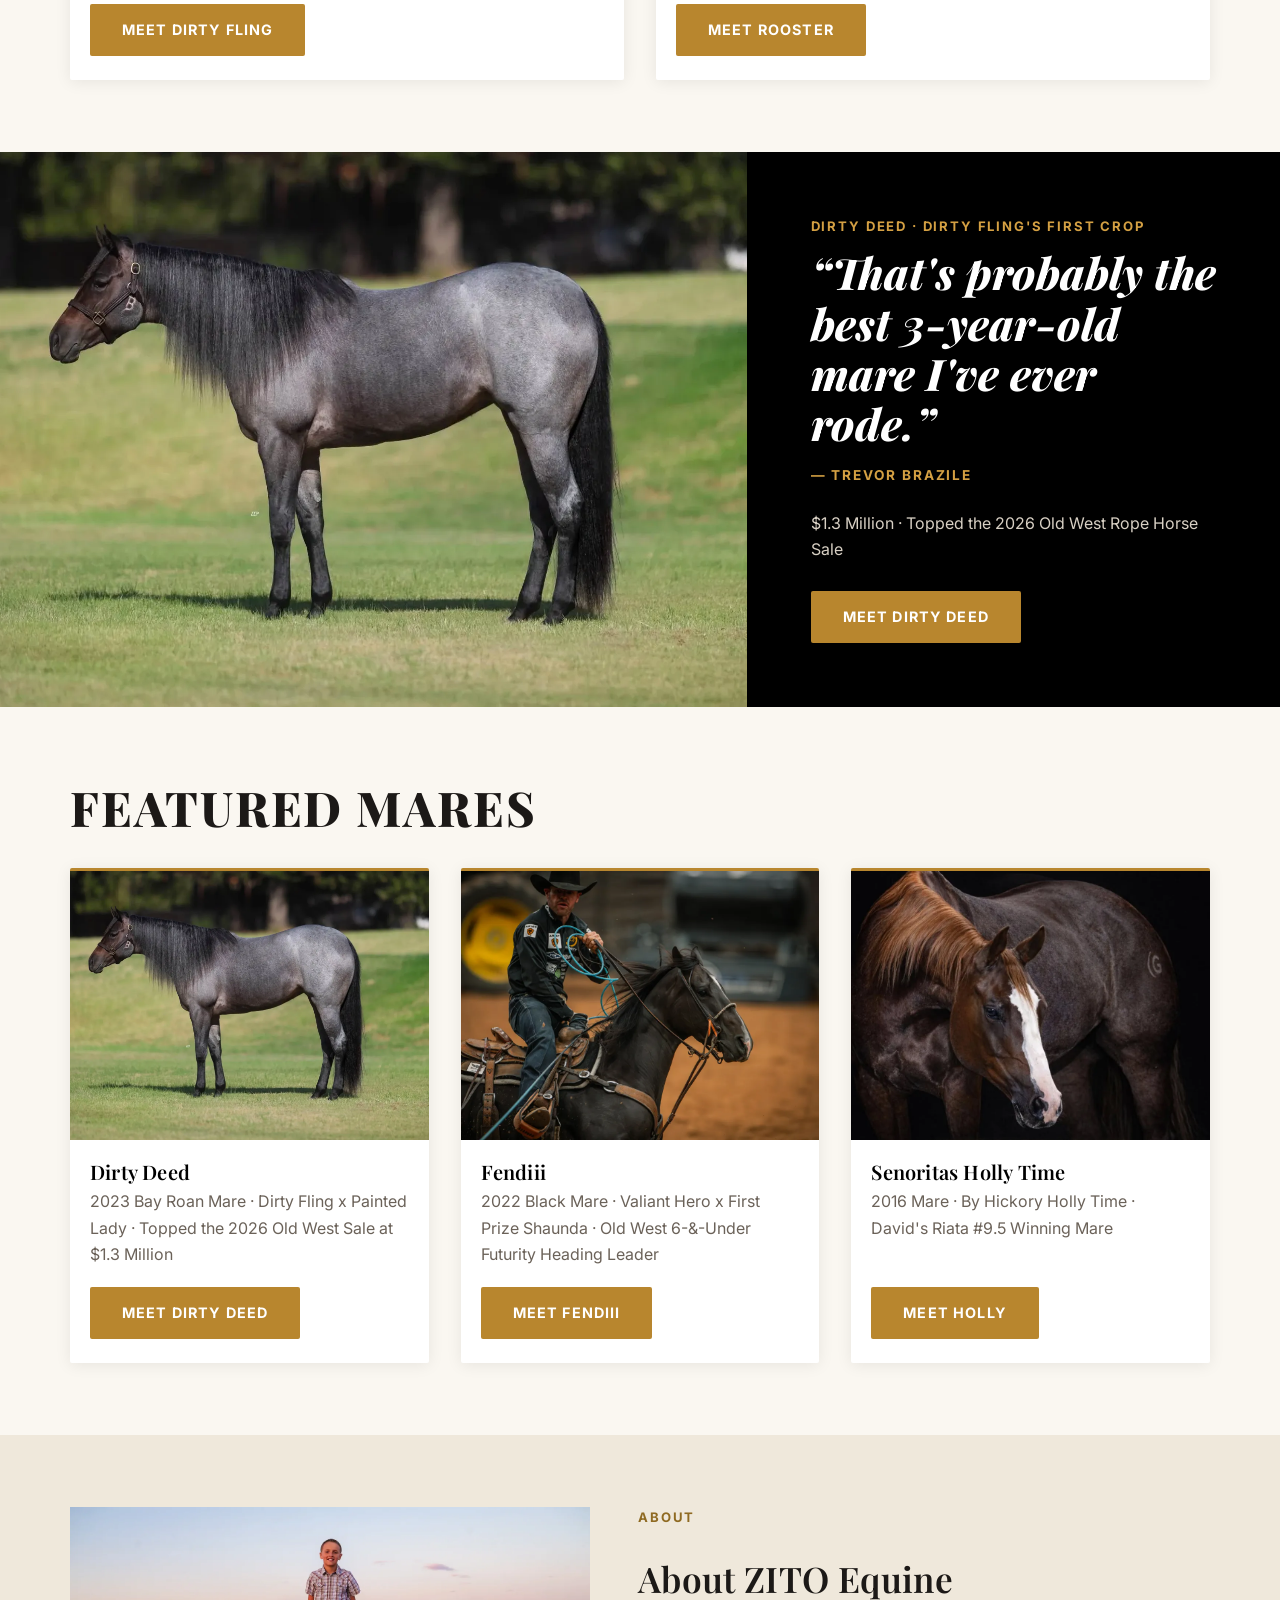
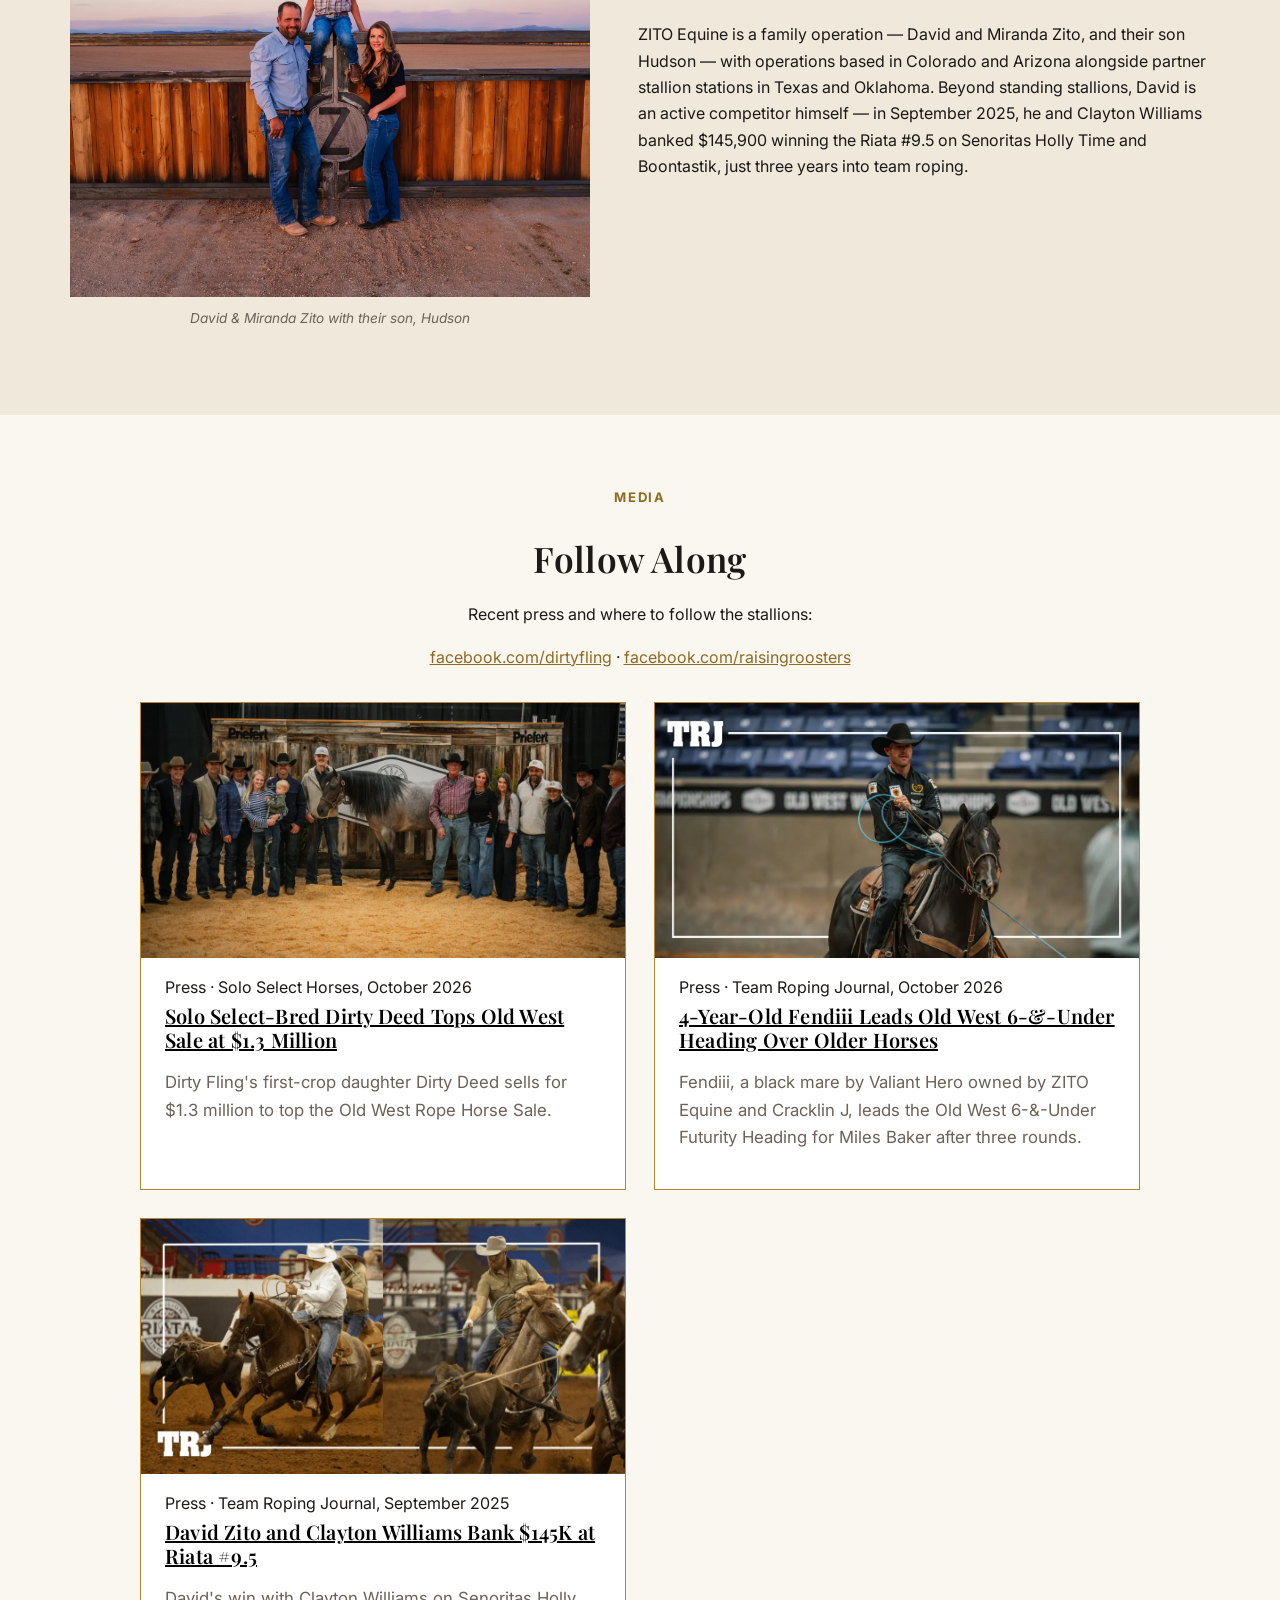
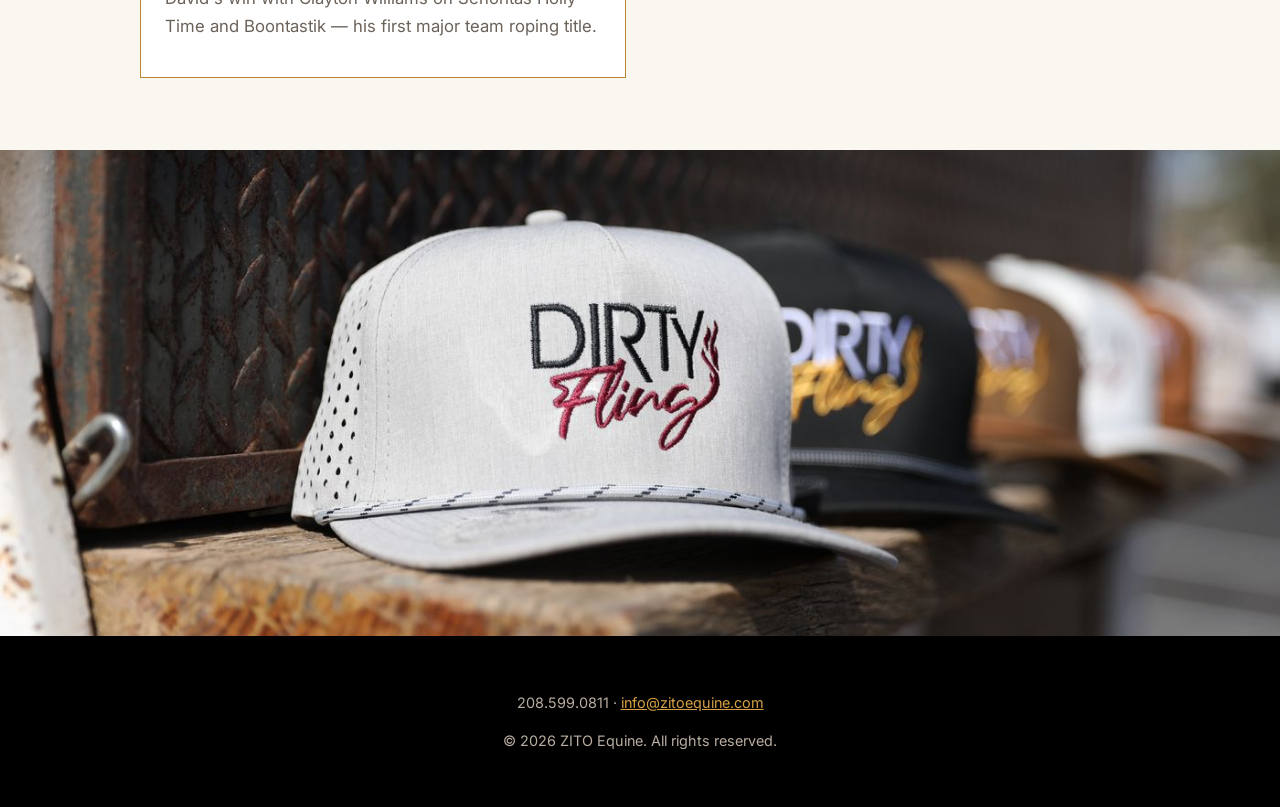
==== commit 7d2985d5: "Remove 'head horse' wording from Senoritas Holly Time Co-Authored-By: Claude Opus 5.5 <noreply@anthr" ====
--- a/index.html
+++ b/index.html
@@ -88,7 +88,7 @@
           <a href="/mares/#senoritas-holly-time" class="card">
             <div class="card-img photo-fill"><img src="/images/mares/senoritas-holly-time.webp" alt="Senoritas Holly Time" loading="lazy"></div>
             <h3>Senoritas Holly Time</h3>
-            <p>2016 Mare &middot; By Hickory Holly Time &middot; David's Riata #9.5 Winning Head Horse</p>
+            <p>2016 Mare &middot; By Hickory Holly Time &middot; David's Riata #9.5 Winning Mare</p>
             <span class="btn card-btn">Meet Holly</span>
           </a>
         </div>
--- a/css/style.css
+++ b/css/style.css
@@ -370,7 +370,17 @@
   text-transform: uppercase;
 }
 .btn-outline:hover { border-color: #fff; color: #fff; }
-.stallion-hero .btn { margin-top: 8px; }
+.stallion-hero .btn { margin-top: 24px; }
+.registered-name {
+  margin: 18px 0 0;
+  color: #fff;
+  font-size: clamp(1.4rem, 3vw, 2rem);
+  font-weight: 800;
+  text-transform: uppercase;
+  letter-spacing: .06em;
+}
+.stallion-panel .registered-name { margin-top: 14px; font-size: clamp(1.1rem, 2.2vw, 1.5rem); }
+.stallion-panel .registered-name + .eyebrow { margin-top: 6px; }
 
 /* Cards */
 .card-grid { display: grid; gap: 32px; grid-template-columns: repeat(auto-fill, minmax(280px, 1fr)); }
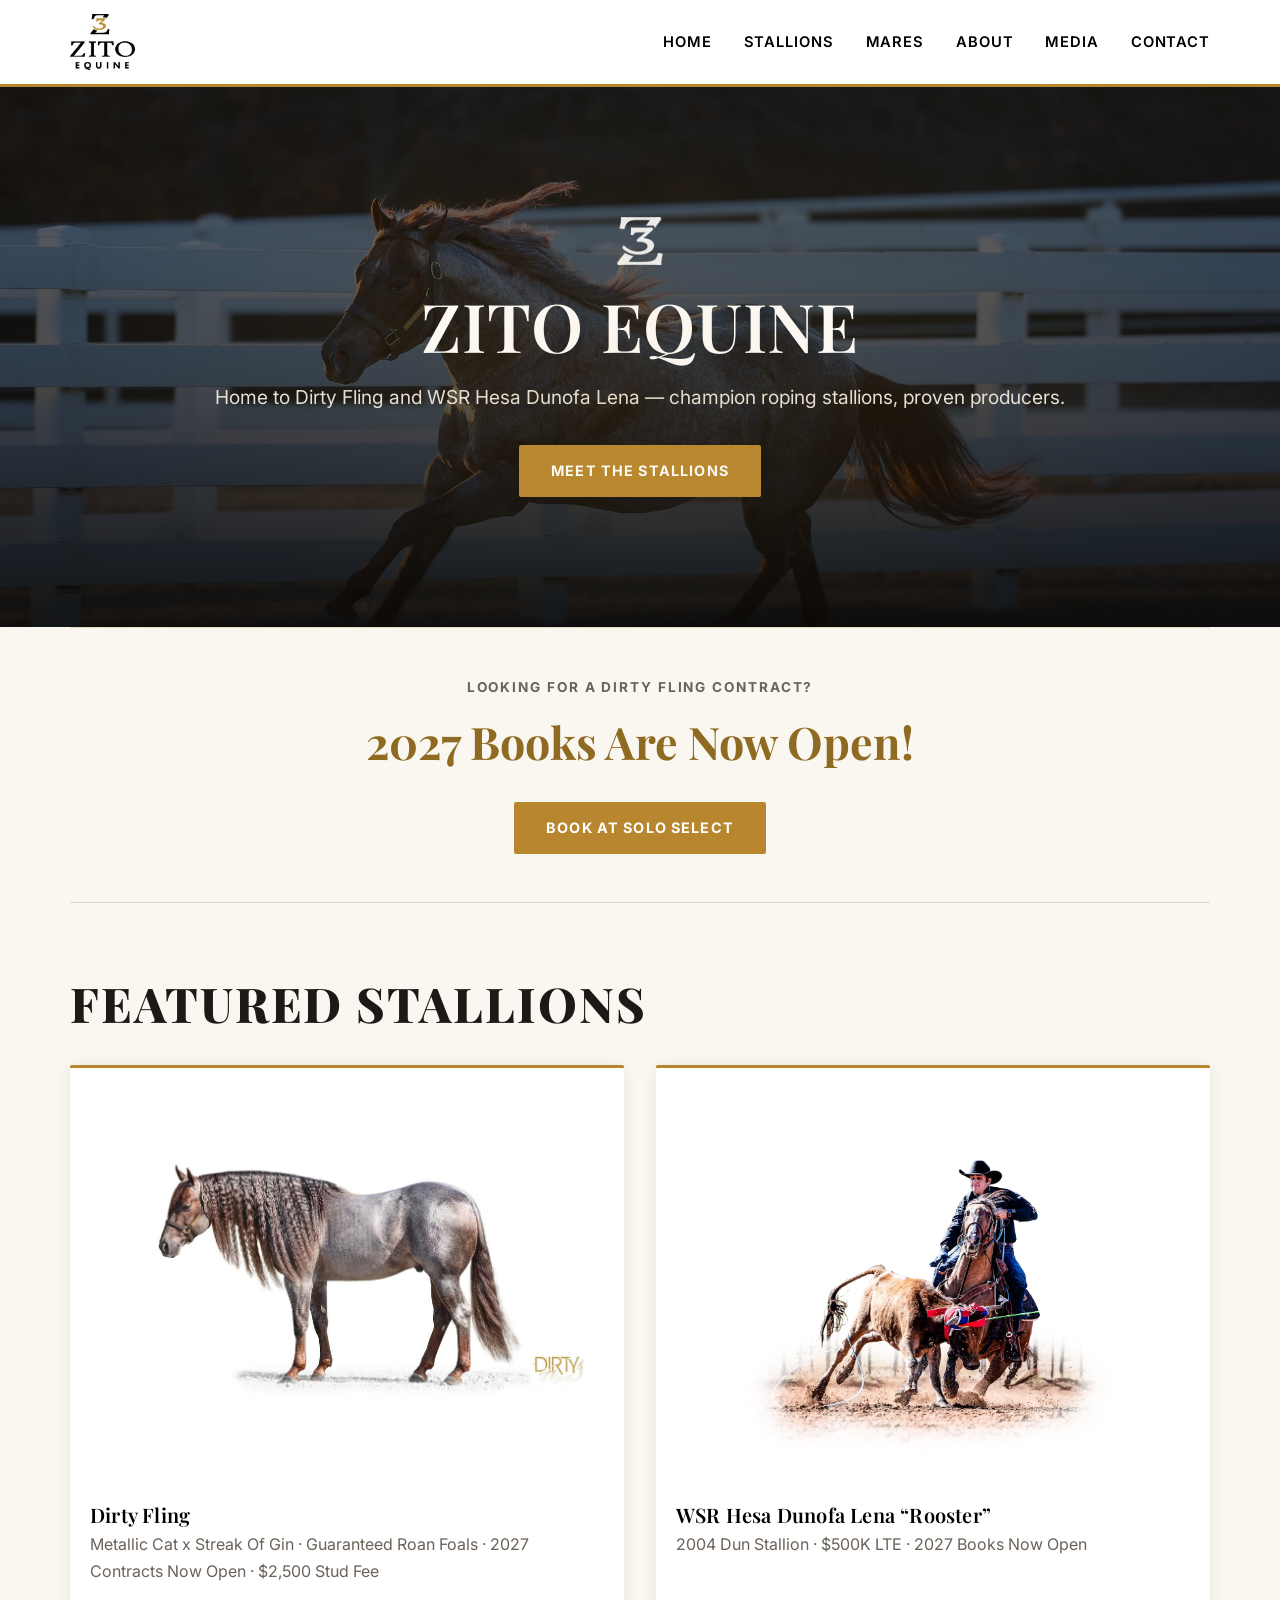
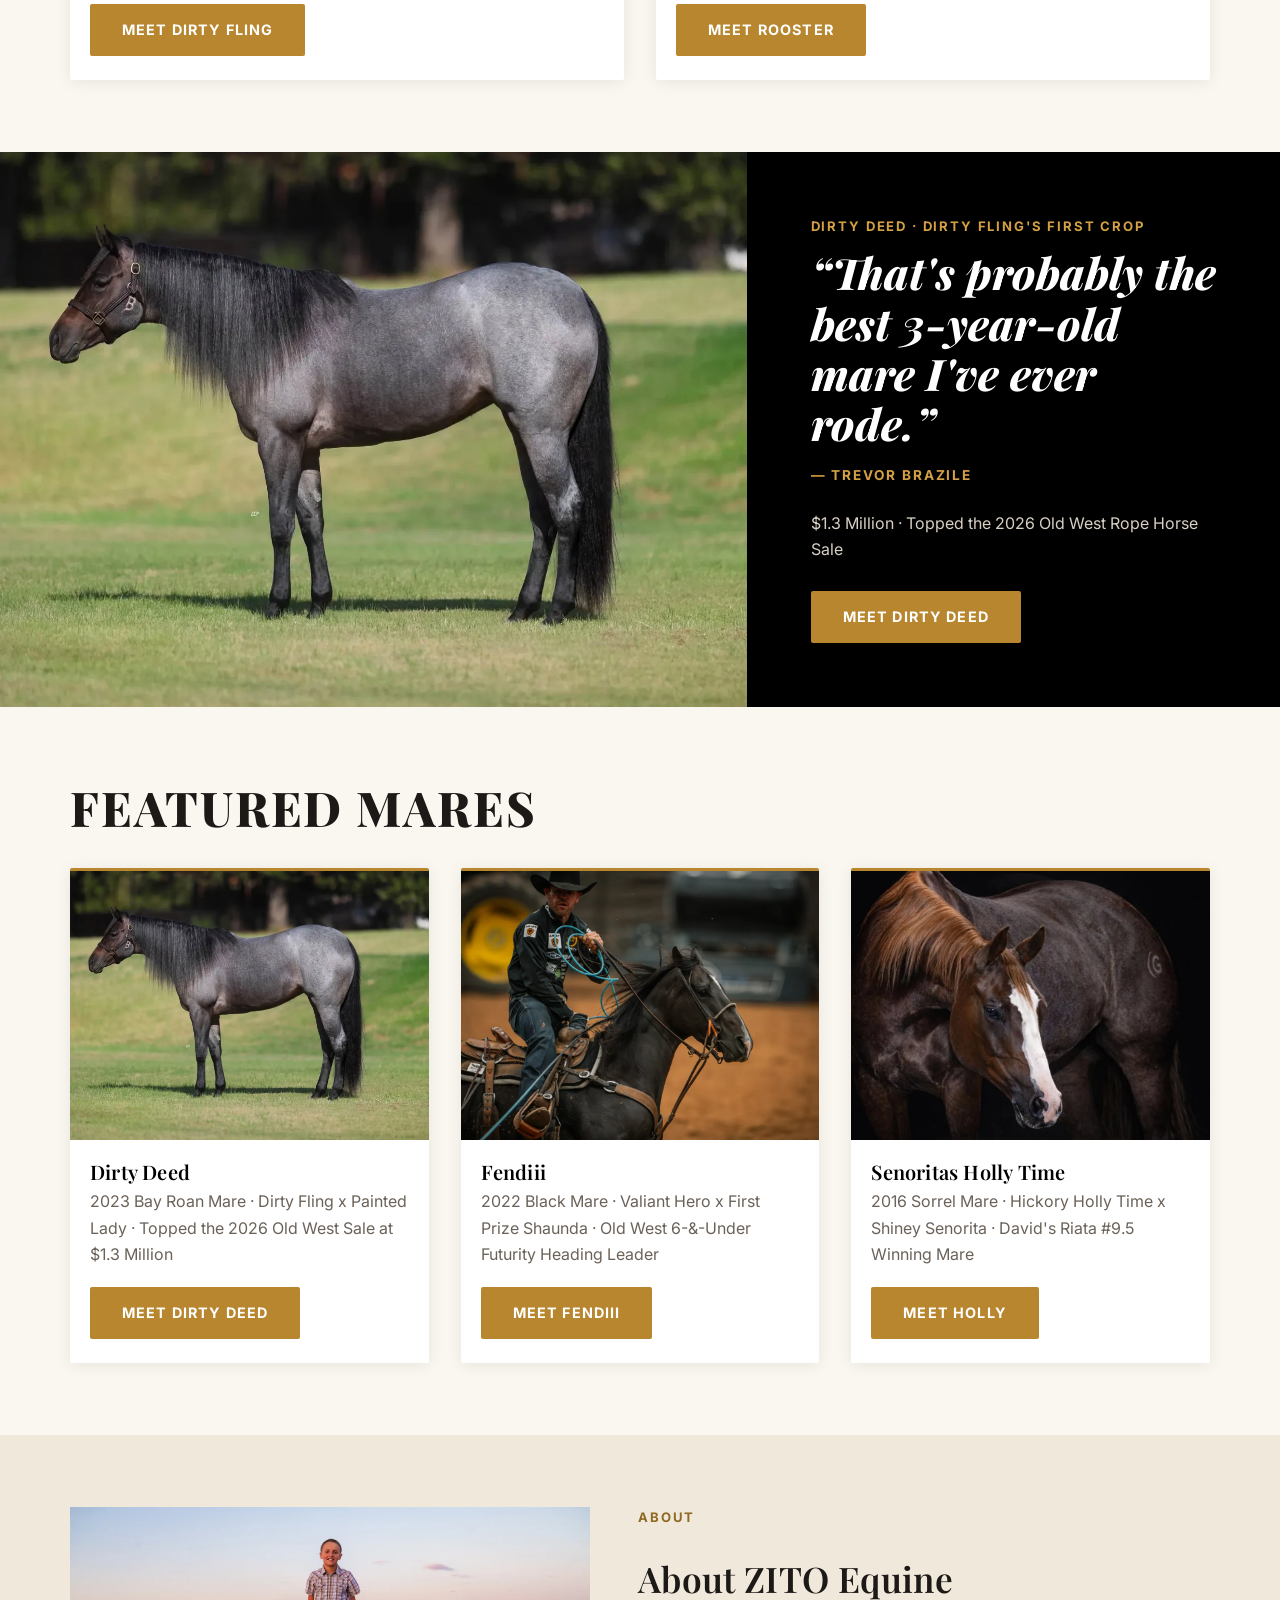
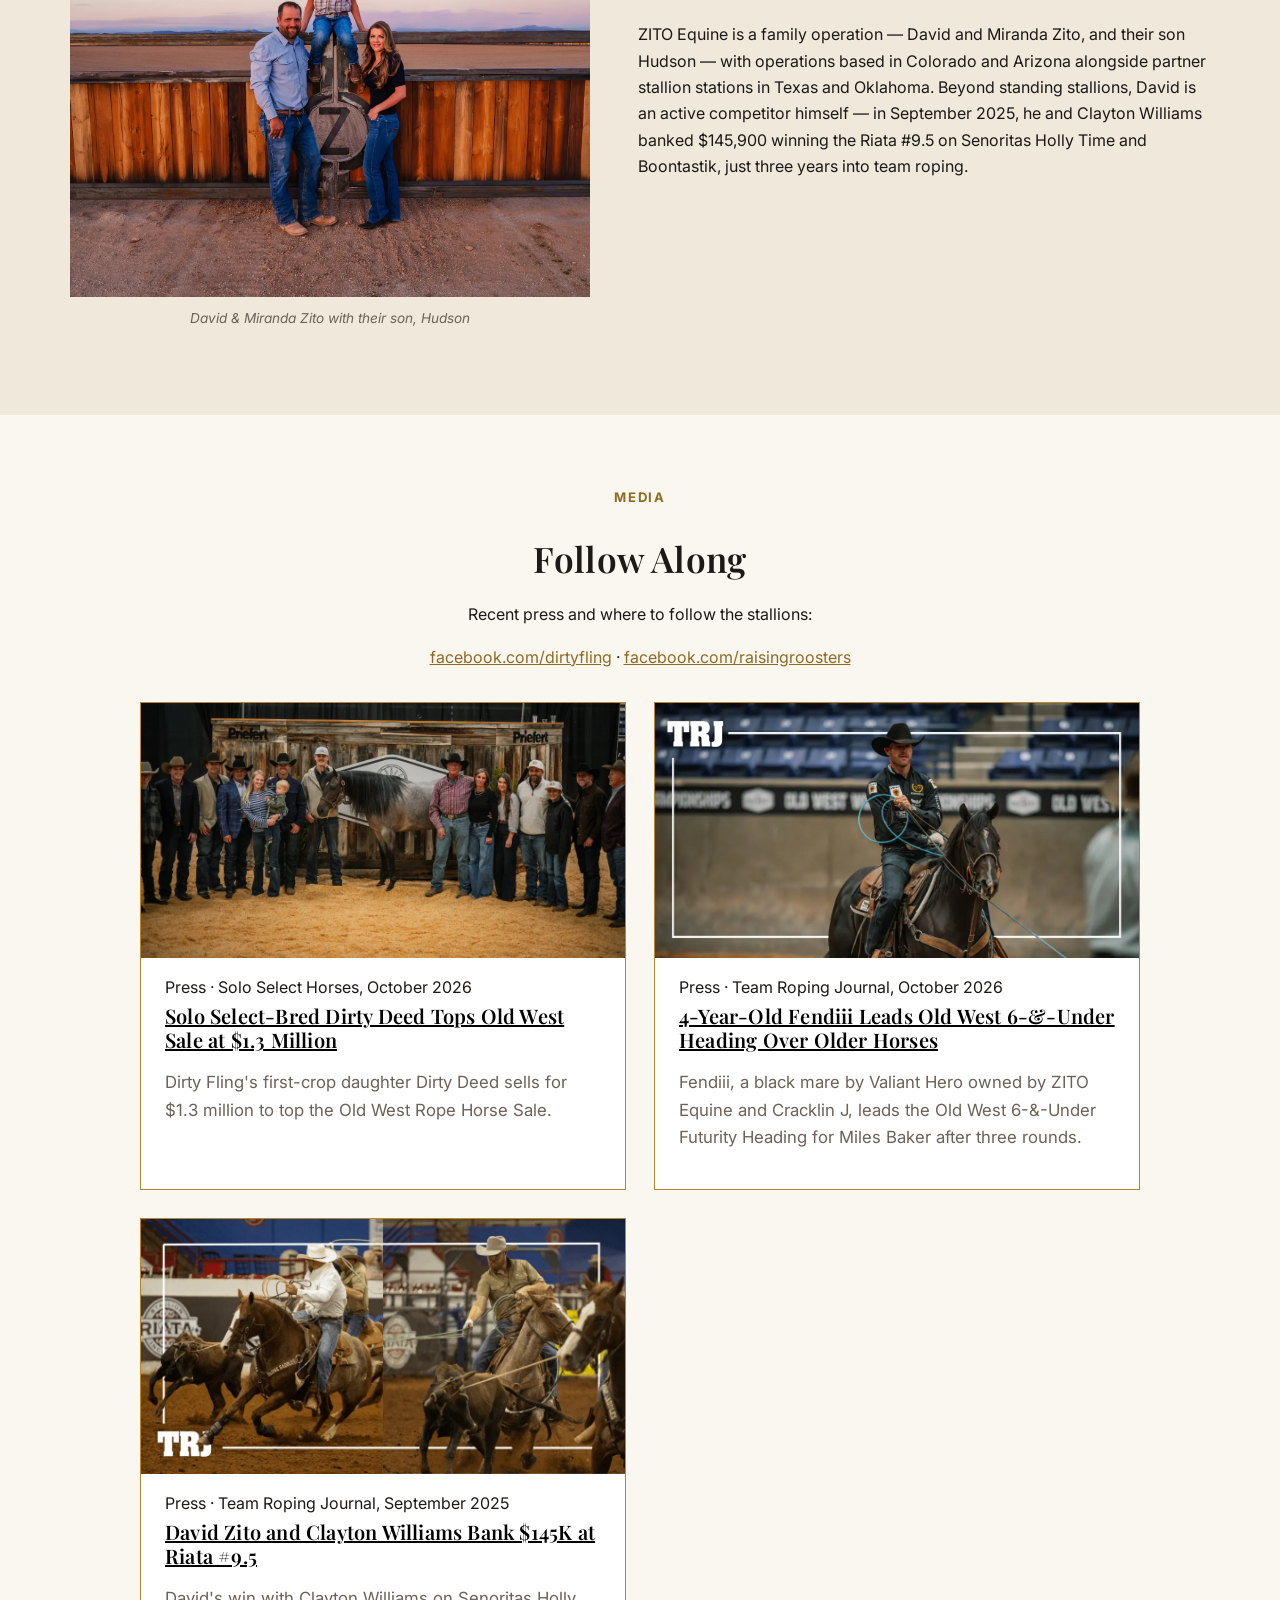
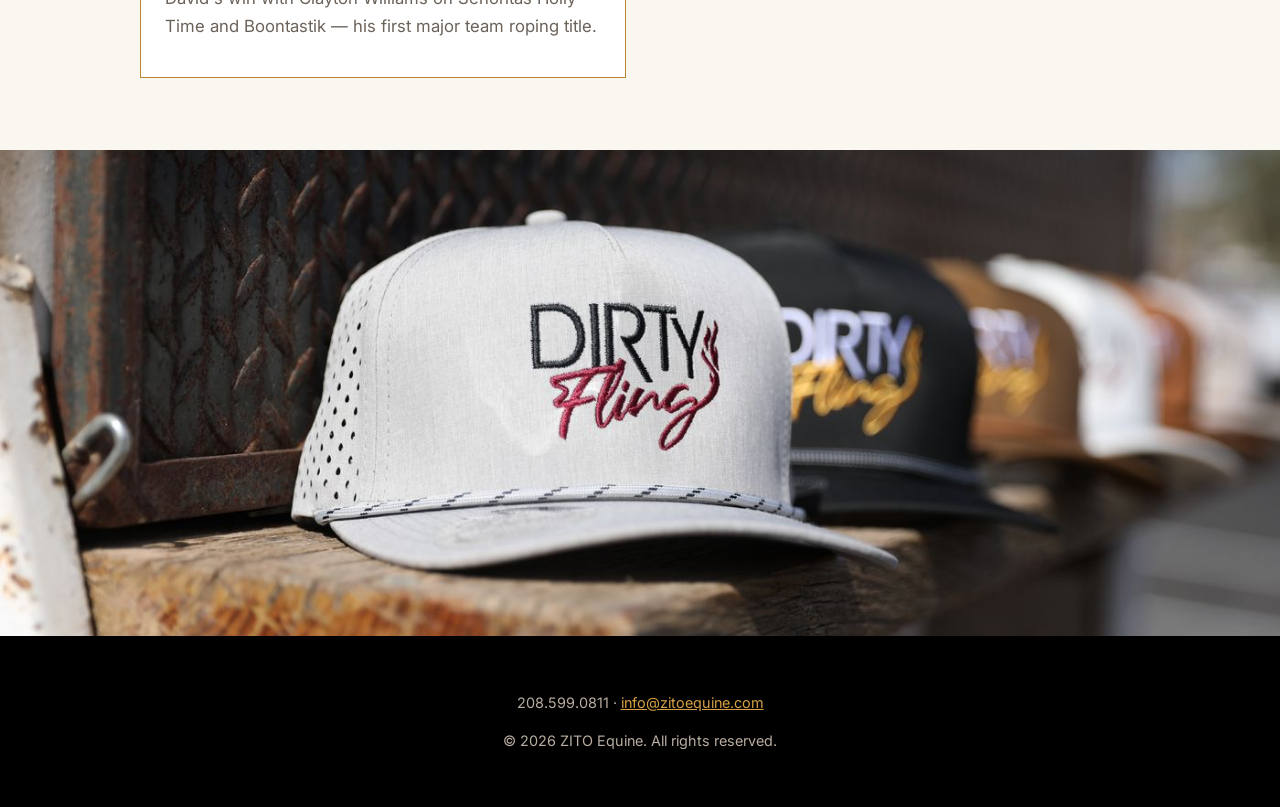
==== commit ae6fa468: "Add Senoritas Holly Time's full pedigree (Hickory Holly Time x Shiney Senorita) Co-Authored-By: Clau" ====
--- a/index.html
+++ b/index.html
@@ -88,7 +88,7 @@
           <a href="/mares/#senoritas-holly-time" class="card">
             <div class="card-img photo-fill"><img src="/images/mares/senoritas-holly-time.webp" alt="Senoritas Holly Time" loading="lazy"></div>
             <h3>Senoritas Holly Time</h3>
-            <p>2016 Mare &middot; By Hickory Holly Time &middot; David's Riata #9.5 Winning Mare</p>
+            <p>2016 Sorrel Mare &middot; Hickory Holly Time x Shiney Senorita &middot; David's Riata #9.5 Winning Mare</p>
             <span class="btn card-btn">Meet Holly</span>
           </a>
         </div>
